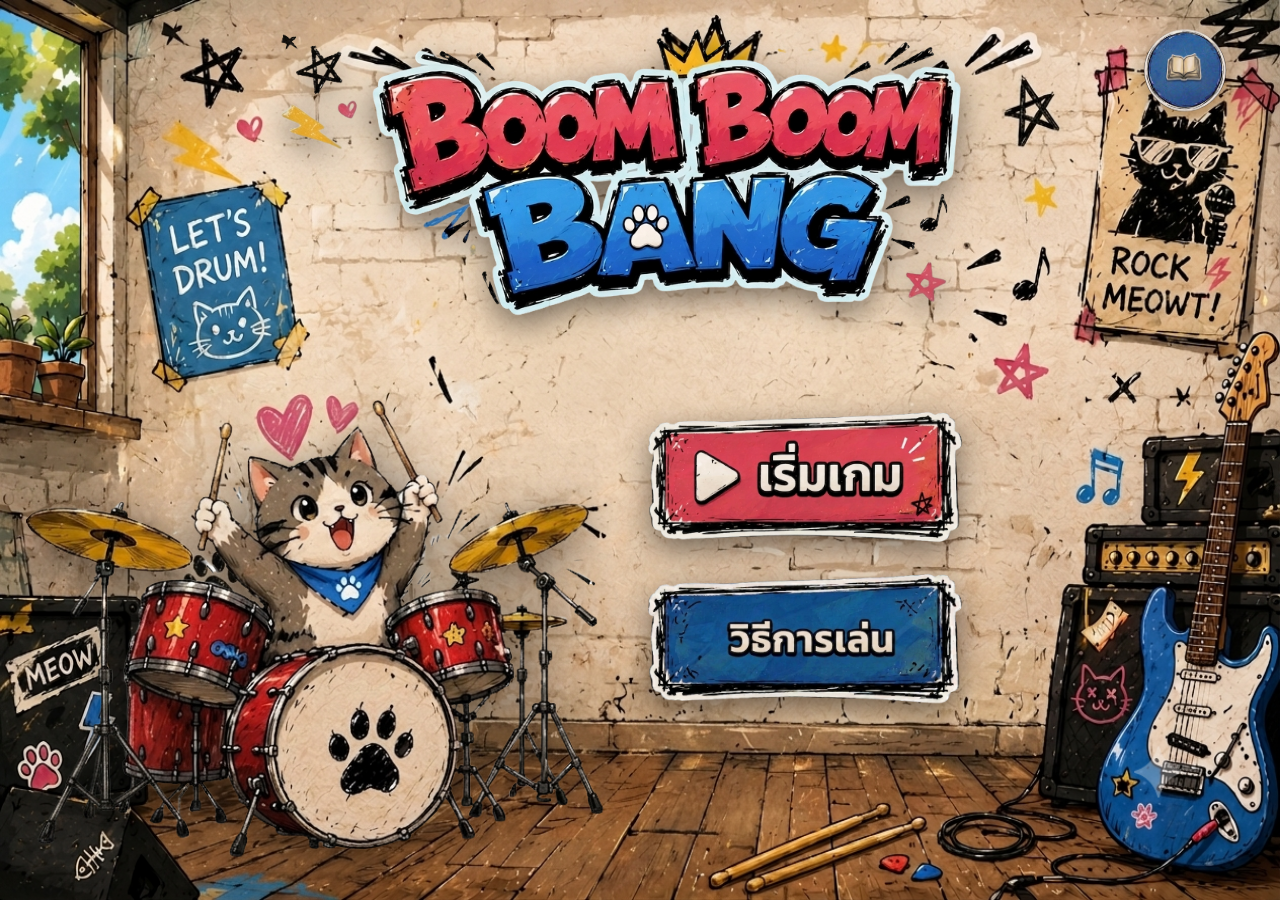
==== index.html @ f3087516 "Lower background music volume" ====
<!DOCTYPE html>
<html lang="en">

<head>
    <meta charset="UTF-8">
    <meta name="viewport" content="width=device-width, initial-scale=1.0, maximum-scale=1.0, user-scalable=no">
    <title>Boom Boom Bang - ปะทะศัพท์กับเหมียวกลอง</title>

    <script>
        // Redirect to mobile version if on a mobile device
        if ((typeof window.orientation !== "undefined") || (navigator.userAgent.indexOf('IEMobile') !== -1) || /Android|webOS|iPhone|iPad|iPod|BlackBerry|IEMobile|Opera Mini/i.test(navigator.userAgent)) {
            window.location.href = "mobile.html";
        }
    </script>
    <!-- ใช้ฟอนต์ Fredoka และ Itim เพื่อความน่ารัก เหมาะสำหรับเด็กประถม -->
    <link rel="preconnect" href="https://fonts.googleapis.com">
    <link rel="preconnect" href="https://fonts.gstatic.com" crossorigin>
    <link href="https://fonts.googleapis.com/css2?family=Fredoka:wght@400..700&family=Itim&family=Orbitron:wght@700&display=swap"
        rel="stylesheet">
    <link rel="stylesheet" href="style.css?v=12">
    <link rel="icon" href="data:,">

    <!-- MediaPipe Libraries สำหรับระบบตรวจจับและวาดโครงมือ -->
    <script src="https://cdn.jsdelivr.net/npm/@mediapipe/camera_utils/camera_utils.js" crossorigin="anonymous"></script>
    <script src="https://cdn.jsdelivr.net/npm/@mediapipe/drawing_utils/drawing_utils.js"
        crossorigin="anonymous"></script>
    <script src="https://cdn.jsdelivr.net/npm/@mediapipe/hands/hands.js" crossorigin="anonymous"></script>
</head>

<body>
    <!-- ================= กล้องเว็บแคมเต็มจอเป็นพื้นหลัง (AR Background) ================= -->
    <div id="camera-bg-container" class="camera-bg">
        <video id="webcam" autoplay playsinline muted></video>
        <canvas id="hand-canvas"></canvas>
    </div>

    <!-- ================= ตัวแอปและหน้าจอต่างๆ ลอยทับด้านบน ================= -->
    <div id="app">
        <!-- ================= หน้าที่ 1: หน้าเริ่มเกม (START SCREEN) ================= -->
        <div id="start-screen" class="screen active">
            <div class="home-bg">
                <div class="home-content" style="background-image: url('home/background.png');">
                    <button id="btn-hw" class="hw-corner-btn">
                        <img src="home/hw.png" alt="hw">
                    </button>
                    <img src="home/logo (1).png" class="home-logo" alt="Boom Boom Bang">
                    <img src="home/cat (1).png" class="home-cat" alt="Cat Drummer">
                        <div class="home-buttons-wrapper">
                            <div class="home-btn-img-wrapper">
                                <img src="home/start.png" class="home-btn-img" alt="เริ่มเกม">
                                <button id="btn-start" class="invisible-overlay-btn" aria-label="เริ่มเกม"></button>
                            </div>
                            <div class="home-btn-img-wrapper">
                                <img src="home/howtoplay (1) .png?v=2" class="home-btn-img" alt="วิธีเล่น">
                                <button id="btn-start-settings" class="invisible-overlay-btn" aria-label="ตั้งค่า"></button>
                            </div>
                        </div>
                </div>
            </div>
        </div>

        <!-- ================= หน้าที่ 2: หน้าเลือกหมวดหมู่ (CATEGORY SCREEN) ================= -->
        <div id="category-screen" class="screen hidden">
            <div class="category-bg-container">
                <img src="Category /watermark-removed  (1).png" class="category-bg-img" alt="Background">
                
                <!-- Choose A Category Sign -->
                <img src="Category /ca.png" class="category-title-img" alt="Choose A Category">
                
                <!-- Back Button -->
                <button id="btn-back-to-home" class="btn-category-back">
                    <img src="setup/back (1).png" alt="Back to Home">
                </button>

                <!-- Category Buttons Row -->
                <div class="category-buttons-row">
                    <button class="category-img-btn category-btn" data-category="occupation">
                        <img src="Category /occupations (1) (1).png" alt="Occupations">
                    </button>
                    <button class="category-img-btn category-btn" data-category="animal">
                        <img src="Category /animals (1) (1).png" alt="Animals">
                    </button>
                    <button class="category-img-btn category-btn" data-category="fruit">
                        <img src="Category /fruit (1) (1).png" alt="Fruits">
                    </button>
                    <button class="category-img-btn category-btn" data-category="object">
                        <img src="Category /object (1) (1).png" alt="Objects">
                    </button>
                </div>
            </div>
        </div>

        <!-- ================= หน้าที่ 3: หน้านับถอยหลัง (COUNTDOWN SCREEN) ================= -->
        <div id="countdown-screen" class="screen hidden">
            <div id="countdown-number" class="countdown-text">3</div>
        </div>

        <!-- ================= Game Screen ================= -->
        <div id="game-screen" class="screen hidden">
            <!-- Vertical Divider -->
            <div class="game-vertical-divider">
                <div class="divider-vs-badge">VS</div>
            </div>
            <!-- Top Bar: Player Labels and Rainbow HP Bar -->
            <div class="game-top-bar">
                <div class="player-pill" style="background: none; border: none; padding: 0; box-shadow: none; backdrop-filter: none; -webkit-backdrop-filter: none;">
                    <img src="end/player1.png" style="height: 10vh; max-height: 100px; filter: drop-shadow(0 2px 5px rgba(0,0,0,0.5)); margin-bottom: 5px;">
                </div>

                <!-- Rainbow HP Bar with White Background & Red Claw Marks (Vibe) -->
                <div class="rainbow-hp-container" style="background: rgba(255,255,255,0.9); border-radius: 30px; box-shadow: 0 0 20px rgba(255,0,0,0.3); border: 4px solid #fff;">
                    <div class="rainbow-hp-bar" style="background: repeating-linear-gradient(45deg, transparent, transparent 10px, rgba(255,0,0,0.1) 10px, rgba(255,0,0,0.1) 20px);">
                        <div id="p1-hp-portion" class="hp-portion p1-portion" style="width: 50%;"></div>
                        <div id="p2-hp-portion" class="hp-portion p2-portion" style="width: 50%;"></div>
                    </div>
                    <!-- P1 & P2 Cats on the bar -->
                    <img id="p1-progress-cat" src="blood/cat1.png" class="progress-cat p1-cat-icon" alt="P1 Cat" style="width: 80px; height: 80px; top: -20px;">
                    <img id="p2-progress-cat" src="blood/cat1.png" class="progress-cat p2-cat-icon" alt="P2 Cat" style="width: 80px; height: 80px; top: -20px;">
                </div>

                <div class="player-pill" style="background: none; border: none; padding: 0; box-shadow: none; backdrop-filter: none; -webkit-backdrop-filter: none;">
                    <img src="end/player2.png" style="height: 10vh; max-height: 100px; filter: drop-shadow(0 2px 5px rgba(0,0,0,0.5)); margin-bottom: 5px;">
                </div>
            </div>


            <!-- Bottom: Drums (no background) -->
            <div class="game-bottom-area">
                <!-- Player 1 (Left) -->
                <div class="player-bottom-box p1-box">
                    <div class="ice-wrapper no-bg">
                        <div id="p1-ice-block" class="bongo-drums-wrapper ice-block">
                            <img src="bongo_drums.png?v=2" class="bongo-drums-img" alt="Bongo Drums P1">
                        </div>
                        <div class="ice-cracks-overlay" id="p1-cracks" style="display: none;">
                            <svg viewBox="0 0 100 100"></svg>
                        </div>
                    </div>
                </div>

                <!-- Player 2 (Right) -->
                <div class="player-bottom-box p2-box">
                    <div class="ice-wrapper no-bg">
                        <div id="p2-ice-block" class="bongo-drums-wrapper ice-block">
                            <img src="bongo_drums.png?v=2" class="bongo-drums-img" alt="Bongo Drums P2">
                        </div>
                        <div class="ice-cracks-overlay" id="p2-cracks" style="display: none;">
                            <svg viewBox="0 0 100 100"></svg>
                        </div>
                    </div>
                </div>
            </div>
        </div>

        <!-- ================= Level Transition Screen ================= -->
        <div id="level-transition-screen" class="screen hidden">
            <div class="level-transition-content">
                <img id="level-transition-img" src="" alt="Level Transition">
            </div>
        </div>

        <!-- ================= หน้าที่ 4: หน้าตอบคำถาม (QUESTION SCREEN) ================= -->
        <div id="question-screen" class="screen hidden">

            <!-- คอนเทนเนอร์สำหรับผู้เล่น 1 (ซีกซ้าย) -->
            <div class="game-half p1-q-half" id="p1-question-container">
                <!-- ไดนามิกสร้างใน JS -->
            </div>

            <div id="question-divider"></div>

            <!-- คอนเทนเนอร์สำหรับผู้เล่น 2 (ซีกขวา) -->
            <div class="game-half p2-q-half" id="p2-question-container">
                <!-- ไดนามิกสร้างใน JS -->
            </div>
        </div>

        <!-- ================= หน้าที่ 5: หน้าสรุปคะแนน (SCORE SCREEN) ================= -->
        <div id="score-screen" class="screen hidden">
            <div style="display: flex; flex-direction: column; align-items: center; justify-content: center; width: 100vw; height: 100vh; background: #000;">
                
                <div style="position: relative; width: 100vw; height: 100vh; container-type: inline-size;">
                    <!-- Background Room -->
                    <img src="score/sc.png" alt="Score Background" style="width: 100%; height: 100%; display: block; object-fit: fill;">
                    
                    <!-- Header / Title -->
                    <img src="score/final (1).png" alt="Score Header" style="position: absolute; top: 6%; left: 50%; transform: translateX(-50%); width: 45%; z-index: 2; filter: drop-shadow(0 1vw 1vw rgba(0,0,0,0.5));">
                    
                    <!-- Player 1 Score -->
                    <div id="p1-overall-score-display" style="position: absolute; top: 55.5%; left: 37.5%; transform: translate(-50%, -50%); font-family: 'Orbitron', sans-serif; font-size: 8cqw; color: #ffb3e6; text-shadow: 0 0 2cqw #ff00a0, 2px 2px 0 #000; font-weight: bold; width: 21%; text-align: center; white-space: nowrap; letter-spacing: 0.1cqw;">0</div>
                    
                    <!-- Player 2 Score -->
                    <div id="p2-overall-score-display" style="position: absolute; top: 55.5%; left: 79.5%; transform: translate(-50%, -50%); font-family: 'Orbitron', sans-serif; font-size: 8cqw; color: #a6f5ff; text-shadow: 0 0 2cqw #00e5ff, 2px 2px 0 #000; font-weight: bold; width: 21%; text-align: center; white-space: nowrap; letter-spacing: 0.1cqw;">0</div>
                    
                    <!-- Optional Result Text (Hidden by user request) -->
                    <div id="round-result-detail" style="display: none;">
                        <!-- JS fills this -->
                    </div>
                    
                    <!-- Continue Button -->
                    <img src="score/continue.png" id="btn-score-next" alt="Continue" style="position: absolute; bottom: 8%; left: 50%; transform: translateX(-50%); width: 28%; cursor: pointer; transition: transform 0.2s; filter: drop-shadow(0 0.5vw 1vw rgba(0,0,0,0.5));" onmouseover="this.style.transform='translateX(-50%) scale(1.05)'" onmouseout="this.style.transform='translateX(-50%) scale(1)'">
                    
                    <div style="position: absolute; bottom: 2%; left: 50%; transform: translateX(-50%); color: rgba(255,255,255,0.7); font-family: 'Itim', cursive; font-size: 1.5cqw; white-space: nowrap;">
                        หรือรอ <span id="score-timer-count">3</span> วินาทีเพื่อไปต่อ
                    </div>
                </div>
                
            </div>
        </div>

        <div id="final-screen" class="screen hidden" style="background: transparent; display: flex; flex-direction: column; align-items: center; justify-content: center; height: 100vh; position: relative; z-index: 50;">
            <style>
                @keyframes anim-win-1 { 0%, 49.9% { opacity: 1; } 50%, 100% { opacity: 0; } }
                @keyframes anim-win-2 { 0%, 49.9% { opacity: 0; } 50%, 100% { opacity: 1; } }
                @keyframes anim-cry-1 { 0%, 33.3% { opacity: 1; } 33.4%, 100% { opacity: 0; } }
                @keyframes anim-cry-2 { 0%, 33.3% { opacity: 0; } 33.4%, 66.6% { opacity: 1; } 66.7%, 100% { opacity: 0; } }
                @keyframes anim-cry-3 { 0%, 66.6% { opacity: 0; } 66.7%, 100% { opacity: 1; } }
                .anim-frame { position: absolute; top: 0; left: 0; width: 100%; height: 100%; object-fit: contain; }
                .anim-win .frame1 { animation: anim-win-1 0.4s infinite; }
                .anim-win .frame2 { animation: anim-win-2 0.4s infinite; }
                .anim-cry .frame1 { animation: anim-cry-1 0.6s infinite; }
                .anim-cry .frame2 { animation: anim-cry-2 0.6s infinite; }
                .anim-cry .frame3 { animation: anim-cry-3 0.6s infinite; }
            </style>
            
            <!-- Center Divider (Same as game screen) -->
            <div style="position: absolute; top: 0; left: 50%; transform: translateX(-50%); width: 8px; height: 100%; background-color: rgba(255, 255, 255, 0.6); box-shadow: 0 0 10px rgba(255, 255, 255, 0.8); z-index: 1; pointer-events: none;"></div>

            <div style="display: flex; width: 100%; max-width: 1400px; height: 100%;">
                <!-- P1 Side -->
                <div style="flex: 1; display: flex; flex-direction: column; align-items: center; justify-content: center; position: relative; transform: translateX(-4vw);">
                    <img src="end/player1.png" style="width: 22vw; max-width: 300px; margin-bottom: 20px; filter: drop-shadow(0 5px 10px rgba(0,0,0,0.4)); z-index: 2;">
                    
                    <div id="p1-final-anim" style="position: relative; width: 48vw; height: 48vw; max-width: 700px; max-height: 700px; z-index: 2;">
                        <!-- JS fills this -->
                    </div>
                    
                    <img id="p1-final-badge" src="" style="width: 25vw; max-width: 350px; margin-top: 20px; filter: drop-shadow(0 5px 10px rgba(0,0,0,0.4)); z-index: 2;">
                </div>
                
                <!-- Buttons Exact Center -->
                <div id="final-buttons-container" style="position: absolute; top: 50%; left: 50%; transform: translate(-50%, -50%); display: flex; flex-direction: column; gap: 30px; align-items: center; z-index: 10; background: rgba(255, 255, 255, 0.6); padding: 30px 40px; border-radius: 30px; box-shadow: 0 10px 30px rgba(0,0,0,0.3); backdrop-filter: blur(10px);">
                    <button class="hover-target" data-hover-key="final-newgame" id="btn-play-same-category" style="background: none; border: none; padding: 0; position: relative; cursor: pointer; transition: transform 0.2s;" onmouseover="this.style.transform='scale(1.1)'" onmouseout="this.style.transform='scale(1)'">
                        <img src="end/newgame-jukebox-bg-removed.png" style="width: 18vw; max-width: 250px; filter: drop-shadow(0 5px 10px rgba(0,0,0,0.5)); pointer-events: none;">
                        <div class="progress-fill" style="background: rgba(46, 204, 113, 0.5); position: absolute; bottom: 0; left: 0; height: 100%; width: 0%; border-radius: 20px; pointer-events: none;"></div>
                    </button>
                    <button class="hover-target" data-hover-key="final-home" id="btn-back-home" style="background: none; border: none; padding: 0; position: relative; cursor: pointer; transition: transform 0.2s;" onmouseover="this.style.transform='scale(1.1)'" onmouseout="this.style.transform='scale(1)'">
                        <img src="end/home-removed.PNG" style="width: 15vw; max-width: 200px; filter: drop-shadow(0 5px 10px rgba(0,0,0,0.5)); pointer-events: none;">
                        <div class="progress-fill" style="background: rgba(46, 204, 113, 0.5); position: absolute; bottom: 0; left: 0; height: 100%; width: 0%; border-radius: 20px; pointer-events: none;"></div>
                    </button>
                </div>
                
                <!-- P2 Side -->
                <div style="flex: 1; display: flex; flex-direction: column; align-items: center; justify-content: center; position: relative; transform: translateX(4vw);">
                    <img src="end/player2.png" style="width: 22vw; max-width: 300px; margin-bottom: 20px; filter: drop-shadow(0 5px 10px rgba(0,0,0,0.4)); z-index: 2;">
                    
                    <div id="p2-final-anim" style="position: relative; width: 48vw; height: 48vw; max-width: 700px; max-height: 700px; z-index: 2;">
                        <!-- JS fills this -->
                    </div>
                    
                    <img id="p2-final-badge" src="" style="width: 25vw; max-width: 350px; margin-top: 20px; filter: drop-shadow(0 5px 10px rgba(0,0,0,0.4)); z-index: 2;">
                </div>
            </div>
        </div>

        <!-- Error Message Box -->
        <div id="error-message" class="error-card hidden">
            <span class="error-emoji">⚠️</span>
            <div class="error-text-container">
                <p id="error-text" class="error-text">Please allow camera access and wait for the model to load</p>
            </div>
        </div>

        <!-- ================= Hand Pointer ================= -->
        <div id="p1-pointer" class="hand-pointer p1-pointer hidden">🔴 P1</div>
        <div id="p2-pointer" class="hand-pointer p2-pointer hidden">🔵 P2</div>
    </div>

    <!-- ================= หน้าที่ 6: หน้าตั้งค่า (SETTINGS SCREEN) ================= -->
    <div id="settings-screen" class="screen hidden">
        <!-- Page 1 -->
        <div id="settings-page-1" class="settings-bg-container" style="display: flex;">
            <img src="setup/1 .png" class="settings-bg-img" alt="How to play page 1">
            <button id="btn-back-from-settings" class="btn-settings-back">
                <img src="setup/back (1).png" alt="Back to Home">
            </button>
            <button id="btn-settings-next" class="btn-settings-nav next">
                <img src="setup/next.png" alt="Next Page">
            </button>
        </div>

        <!-- Page 2 -->
        <div id="settings-page-2" class="settings-bg-container" style="display: none;">
            <img src="setup/2.png" class="settings-bg-img" alt="How to play page 2">
            <button id="btn-back-from-settings-2" class="btn-settings-back">
                <img src="setup/back (1).png" alt="Back to Home">
            </button>
            <button id="btn-settings-prev" class="btn-settings-nav prev">
                <img src="setup/backButton.png" alt="Previous Page">
            </button>
        </div>
    </div>

    <!-- ================= หน้าที่ 7: หน้าเครดิต (CREDITS SCREEN) ================= -->
    <div id="credits-screen" class="screen hidden">
        <div class="credits-bg-container">
            <img src="credits/credits.png" alt="Credits" class="credits-bg-img">
            <button id="btn-back-from-credits" class="btn-credits-back">
                <img src="setup/back (1).png" alt="Back to Home">
            </button>
        </div>
    </div>

    <script src="script.js?v=8"></script>
</body>

</html>
---- style.css ----
/* ==========================================
   ระบบดีไซน์ ทุบน้ำแข็งตอบคำถาม (AR Fullscreen Overlay UI)
   ========================================== */

:root {
    --primary-green: #2ecc71;
    --primary-green-hover: #27ae60;
    --red-p1: #e74c3c;
    --blue-p2: #3498db;
    --bg-glass-light: rgba(255, 255, 255, 0.85);
    --bg-glass-dark: rgba(0, 0, 0, 0.65);
    --text-dark: #2c3e50;
    --font-family: 'Fredoka', 'Itim', sans-serif;
    --box-shadow-soft: 0 10px 30px rgba(0, 0, 0, 0.15);
    --box-shadow-glow-red: 0 0 25px rgba(231, 76, 60, 0.6);
    --box-shadow-glow-blue: 0 0 25px rgba(52, 152, 219, 0.6);
}

* {
    box-sizing: border-box;
    margin: 0;
    padding: 0;
    user-select: none;
    -webkit-user-select: none;
}

html,
body {
    overflow: hidden;
    height: 100%;
    width: 100%;
}

body {
    font-family: var(--font-family);
    color: var(--text-dark);
    background-color: #000;
}

/* ==========================================
   ระบบกล้องพื้นหลัง (AR Fullscreen Video & Canvas)
   ========================================== */
.camera-bg {
    position: fixed;
    top: 0;
    left: 0;
    width: 100vw;
    height: 100vh;
    z-index: 1;
    overflow: hidden;
    background-color: #263238;
    display: none;
    /* ซ่อนเริ่มต้นจนกว่าจะเข้าหน้าเกมหรือหน้าคำถาม */
}

.camera-bg video {
    width: 100vw;
    height: 100vh;
    object-fit: cover;
    transform: scaleX(-1);
    /* สลับเป็นกระจกเงา */
    display: block;
}

.camera-bg canvas {
    position: absolute;
    top: 0;
    left: 0;
    width: 100vw;
    height: 100vh;
    object-fit: cover;
    transform: scaleX(-1);
    /* ตรงกับพิกัดกล้อง */
    pointer-events: none;
    z-index: 2;
}

.camera-placeholder {
    position: absolute;
    top: 50%;
    left: 50%;
    transform: translate(-50%, -50%);
    color: white;
    font-size: 2rem;
    font-weight: bold;
    text-shadow: 0 4px 10px rgba(0, 0, 0, 0.5);
    z-index: 3;
}

/* ==========================================
   โครงสร้างหน้าจอหลักลอยทับกล้อง
   ========================================== */
#app {
    position: relative;
    width: 100%;
    height: 100%;
    z-index: 10;
    pointer-events: none;
    /* เพื่อไม่ให้ขวางการจับคลิกหากจำเป็น */
}

.screen {
    position: absolute;
    top: 0;
    left: 0;
    width: 100%;
    height: 100%;
    opacity: 0;
    pointer-events: none;
    transition: opacity 0.4s ease-in-out, transform 0.4s cubic-bezier(0.175, 0.885, 0.32, 1.275);
    transform: scale(0.97);
    display: flex;
    justify-content: center;
    align-items: center;
}

.screen.active {
    opacity: 1;
    pointer-events: auto;
    transform: scale(1);
}

.screen.hidden,
.hidden {
    display: none !important;
}

/* ==========================================
   1. หน้าเริ่มเกม (START SCREEN)
   ========================================== */
#start-screen {
    background-color: #174276;
    display: flex;
    justify-content: center;
    align-items: center;
    width: 100%;
    height: 100%;
    overflow: hidden;
}

.start-bg-wrapper {
    position: relative;
    width: 100vw;
    height: 100vh;
    background: url('start_bg.jpg') no-repeat center center;
    background-size: 100% 100%;
}

/* ========================================================
   หน้าแรกรูปแบบใหม่ (LAYERED ASSETS & DETAILED LAYOUT)
   ======================================================== */

/* คอนเทนเนอร์จัดสัดส่วน UI กึ่งกลางแบบคงที่ (16:10 Ratio Container) */
.start-content-container {
    position: absolute;
    left: 50%;
    top: 50%;
    transform: translate(-50%, -50%);
    width: 100vw;
    height: 62.5vw;
    /* 16:10 aspect ratio */
    max-width: 160vh;
    /* width = height * 1.6 */
    max-height: 100vh;
    pointer-events: none;
    z-index: 5;
    overflow: visible;
}

.start-content-container>* {
    pointer-events: auto;
    /* อนุญาตให้คลิกลูกๆ ได้ตามปกติ */
}

/* โลโก้ชื่อเกม Boom Boom Bang */
.start-logo {
    position: absolute;
    left: 50%;
    top: 18.8%;
    transform: translate(-50%, -50%);
    width: 54%;
    z-index: 10;
    filter: drop-shadow(0 12px 24px rgba(0, 0, 0, 0.3));
    animation: logoBounce 2.5s ease-in-out infinite alternate;
}

@keyframes logoBounce {
    0% {
        transform: translate(-50%, -50%) scale(1) rotate(0deg);
    }

    100% {
        transform: translate(-50%, -50%) scale(1.04) rotate(1deg);
    }
}

/* แมวฝั่งซ้าย (Red Cat Drummer) */
.cat-red-drummer {
    position: absolute;
    left: 18%;
    top: 60%;
    transform: translate(-50%, -50%);
    width: 31.2%;
    z-index: 8;
    filter: drop-shadow(0 15px 25px rgba(0, 0, 0, 0.25));
    transform-origin: bottom center;
    animation: catRedSway 3s ease-in-out infinite alternate;
}

@keyframes catRedSway {
    0% {
        transform: translate(-50%, -50%) rotate(-1deg) scale(1);
    }

    100% {
        transform: translate(-50%, -50%) rotate(2deg) scale(1.03) translateY(-6px);
    }
}

/* แมวฝั่งขวา (Blue Cat Drummer) */
.cat-blue-drummer {
    position: absolute;
    left: 82%;
    top: 60%;
    transform: translate(-50%, -50%);
    width: 31.2%;
    z-index: 8;
    filter: drop-shadow(0 15px 25px rgba(0, 0, 0, 0.25));
    transform-origin: bottom center;
    animation: catBlueSway 3s ease-in-out infinite alternate-reverse;
}

@keyframes catBlueSway {
    0% {
        transform: translate(-50%, -50%) rotate(1deg) scale(1);
    }

    100% {
        transform: translate(-50%, -50%) rotate(-2deg) scale(1.03) translateY(-6px);
    }
}

/* คอนเทนเนอร์และรูปกระดานวิธีเล่น */
.instructions-board-container {
    position: absolute;
    left: 50%;
    top: 58%;
    transform: translate(-50%, -50%);
    width: 36.6%;
    z-index: 6;
    filter: drop-shadow(0 15px 30px rgba(0, 0, 0, 0.3));
    overflow: visible;
}

.instructions-board-img {
    width: 100%;
    height: auto;
    display: block;
}

/* ปุ่มล่องหนทับส่วนหัวกล่อง "วิธีเล่น" สีม่วง เพื่อดักจับการคลิก */
.btn-how-to-img-trigger {
    position: absolute;
    left: 50%;
    top: 0%;
    width: 60%;
    height: 22%;
    transform: translate(-50%, -50%);
    background: transparent;
    border: none;
    cursor: pointer;
    z-index: 10;
    outline: none;
    border-radius: 20px;
    transition: transform 0.2s ease;
}

.btn-how-to-img-trigger:hover {
    transform: translate(-50%, -50%) scale(1.08);
}

.btn-how-to-img-trigger:active {
    transform: translate(-50%, -50%) scale(0.95);
}

/* คอนเทนเนอร์ปุ่ม START! ที่ดึงจากรูปภาพ */
.btn-start-img-wrapper {
    position: absolute;
    left: 50%;
    top: 83.5%;
    transform: translate(-50%, -50%);
    width: 24.2%;
    z-index: 10;
    transition: transform 0.15s cubic-bezier(0.175, 0.885, 0.32, 1.275);
    animation: startImgPulse 1.8s infinite alternate;
}

.btn-start-img {
    width: 100%;
    height: auto;
    display: block;
    filter: drop-shadow(0 8px 16px rgba(255, 152, 0, 0.45));
}

/* ปุ่มล่องหนทับหน้าตัวรูปภาพ START เพื่อรับการคลิก (ป้องกัน JS เขียนทับรูปภาพ) */
.btn-start-img-trigger {
    position: absolute;
    top: 0;
    left: 0;
    width: 100%;
    height: 100%;
    background: transparent;
    border: none;
    cursor: pointer;
    outline: none;
    z-index: 11;
}

.btn-start-img-wrapper:hover {
    transform: translate(-50%, -50%) scale(1.06);
}

.btn-start-img-wrapper:active {
    transform: translate(-50%, -50%) scale(0.96);
}

@keyframes startImgPulse {
    0% {
        transform: translate(-50%, -50%) scale(1);
    }

    100% {
        transform: translate(-50%, -50%) scale(1.04);
        filter: drop-shadow(0 12px 24px rgba(255, 152, 0, 0.65));
    }
}

/* คอนเทนเนอร์ปุ่มตั้งค่าสีเขียวด้านล่างสุด */
.btn-settings-img-container {
    position: absolute;
    left: 50%;
    top: 95.2%;
    transform: translate(-50%, -50%);
    width: 8.5%;
    background: transparent;
    border: none;
    padding: 0;
    cursor: pointer;
    z-index: 10;
    outline: none;
    transition: transform 0.15s ease;
}

.btn-settings-img {
    width: 100%;
    height: auto;
    display: block;
    filter: drop-shadow(0 6px 12px rgba(39, 174, 96, 0.35));
}

.btn-settings-img-container:hover {
    transform: translate(-50%, -50%) scale(1.1);
}

.btn-settings-img-container:active {
    transform: translate(-50%, -50%) scale(0.92);
}

/* สปอตไลท์จำลองแสงแบบเคลื่อนไหว */
.dynamic-beam {
    position: absolute;
    top: 0;
    width: 30vw;
    height: 100vh;
    background: linear-gradient(180deg, rgba(255, 255, 255, 0.16) 0%, rgba(255, 255, 255, 0) 80%);
    transform-origin: top center;
    pointer-events: none;
    z-index: 1;
}

.beam-left {
    left: 2%;
    transform: rotate(26deg);
    animation: spotlightSweepLeft 5s ease-in-out infinite alternate;
}

.beam-right {
    right: 2%;
    transform: rotate(-26deg);
    animation: spotlightSweepRight 5s ease-in-out infinite alternate;
}

@keyframes spotlightSweepLeft {
    0% {
        transform: rotate(20deg);
        opacity: 0.5;
    }

    100% {
        transform: rotate(32deg);
        opacity: 1;
    }
}

@keyframes spotlightSweepRight {
    0% {
        transform: rotate(-20deg);
        opacity: 0.5;
    }

    100% {
        transform: rotate(-32deg);
        opacity: 1;
    }
}

/* วงแหวนเรืองแสงกะพริบรอบปุ่มเริ่มเล่น! */
.btn-start-pulse-glow {
    position: absolute;
    left: 50.4%;
    top: 83.8%;
    width: 27.5%;
    height: 11.2%;
    transform: translate(-50%, -50%);
    border: 3px solid #ffeb3b;
    border-radius: 40px;
    pointer-events: none;
    box-shadow: 0 0 15px #ffeb3b, inset 0 0 10px #ffeb3b;
    animation: ringPulse 1.4s ease-in-out infinite alternate;
    z-index: 4;
}

@keyframes ringPulse {
    0% {
        transform: translate(-50%, -50%) scale(0.98);
        opacity: 0.4;
        box-shadow: 0 0 8px rgba(255, 235, 59, 0.5);
    }

    100% {
        transform: translate(-50%, -50%) scale(1.04);
        opacity: 1;
        box-shadow: 0 0 20px rgba(255, 235, 59, 0.9), inset 0 0 12px rgba(255, 235, 59, 0.9);
    }
}

/* เอฟเฟกต์ตัวโน้ตการ์ตูนลอยฟุ้ง */
.start-floating-items {
    position: absolute;
    width: 100vw;
    height: 100vh;
    top: 0;
    left: 0;
    pointer-events: none;
    z-index: 4;
    overflow: hidden;
}

.float-item {
    position: absolute;
    font-size: 2.2rem;
    animation: startFloatUp 4.2s linear infinite;
    opacity: 0;
    text-shadow: 0 4px 6px rgba(0, 0, 0, 0.4);
    pointer-events: none;
}

.item-note1 {
    left: 16%;
    bottom: 8%;
    animation-delay: 0s;
    font-size: 2.3rem;
}

.item-note2 {
    right: 16%;
    bottom: 10%;
    animation-delay: 1.5s;
    font-size: 2.5rem;
}

.item-star1 {
    left: 10%;
    bottom: 15%;
    animation-delay: 2.6s;
    font-size: 1.8rem;
    color: #f1c40f;
}

.item-star2 {
    right: 10%;
    bottom: 6%;
    animation-delay: 0.8s;
    font-size: 2rem;
    color: #f1c40f;
}

.item-note3 {
    left: 24%;
    bottom: 12%;
    animation-delay: 3.2s;
    font-size: 2rem;
    color: #e74c3c;
}

.item-star3 {
    right: 24%;
    bottom: 14%;
    animation-delay: 2.1s;
    font-size: 1.9rem;
    color: #3498db;
}

@keyframes startFloatUp {
    0% {
        transform: translateY(105vh) rotate(0deg) scale(0.7);
        opacity: 0;
    }

    12% {
        opacity: 0.85;
    }

    85% {
        opacity: 0.85;
    }

    100% {
        transform: translateY(-10vh) rotate(360deg) scale(1.15);
        opacity: 0;
    }
}

.settings-panel {
    display: flex;
    gap: 30px;
    width: 100%;
    justify-content: center;
    background: rgba(255, 255, 255, 0.15);
    padding: 15px;
    border-radius: 20px;
    border: 2px solid rgba(255, 255, 255, 0.2);
    color: #ffffff;
    text-shadow: 0 1px 2px rgba(0, 0, 0, 0.2);
}

.control-group {
    display: flex;
    align-items: center;
    gap: 10px;
    font-size: 1.1rem;
    font-weight: bold;
}

.camera-select {
    font-family: var(--font-family);
    font-size: 1.05rem;
    padding: 6px 12px;
    border-radius: 10px;
    border: 2px solid #ccc;
    outline: none;
}

/* Toggle switch */
.toggle-switch {
    position: relative;
    display: inline-block;
    width: 50px;
    height: 26px;
}

.toggle-switch input {
    opacity: 0;
    width: 0;
    height: 0;
}

.toggle-slider {
    position: absolute;
    cursor: pointer;
    top: 0;
    left: 0;
    right: 0;
    bottom: 0;
    background-color: #ccc;
    border-radius: 34px;
    transition: .3s;
}

.toggle-slider:before {
    position: absolute;
    content: "";
    height: 20px;
    width: 20px;
    left: 3px;
    bottom: 3px;
    background-color: white;
    border-radius: 50%;
    transition: .3s;
}

input:checked+.toggle-slider {
    background-color: var(--primary-green);
}

input:checked+.toggle-slider:before {
}

/* Scoreboard */
.scoreboard-container {
    display: flex;
    gap: 40px;
}

.scoreboard-item {
    font-size: 1.6rem;
    font-weight: bold;
    padding: 8px 22px;
    border-radius: 15px;
    display: flex;
    align-items: center;
    gap: 10px;
    box-shadow: 0 4px 10px rgba(0, 0, 0, 0.05);
}

.p1-score-total {
    background: #ffebee;
    border: 3px solid #ffcdd2;
    color: var(--red-p1);
}

.p2-score-total {
    background: #e3f2fd;
    border: 3px solid #bbdefb;
    color: var(--blue-p2);
}

.dot {
    width: 14px;
    height: 14px;
    border-radius: 50%;
    display: inline-block;
}

.red-dot {
    background-color: var(--red-p1);
}

.blue-dot {
    background-color: var(--blue-p2);
}

/* ลบสไตล์ปุ่มเดิมที่ไม่ได้ใช้ */

.error-card {
    background: #ffebee;
    border: 2px dashed #f44336;
    border-radius: 12px;
    padding: 12px 20px;
    display: flex;
    align-items: center;
    gap: 10px;
    margin-top: 10px;
}

.error-text {
    font-size: 1.1rem;
    color: #c62828;
    font-weight: bold;
}

/* ==========================================
   หน้าเลือกหมวดหมู่ (CATEGORY SCREEN)
   ========================================== */
#category-screen {
    background: transparent;
}

.category-bg-container {
    position: relative;
    width: 100vw;
    height: 100vh;
    overflow: hidden;
}

.category-bg-img {
    width: 100%;
    height: 100%;
    object-fit: cover;
    position: absolute;
    top: 0;
    left: 0;
    z-index: 1;
}

.btn-category-back {
    position: absolute;
    bottom: 5%;
    left: 50%;
    transform: translateX(-50%);
    background: transparent;
    border: none;
    padding: 0;
    cursor: pointer;
    transition: transform 0.2s cubic-bezier(0.175, 0.885, 0.32, 1.275);
    width: 10vw;
    max-width: 150px;
    min-width: 100px;
    z-index: 20;
}

.btn-category-back img {
    width: 100%;
    height: auto;
    display: block;
    filter: drop-shadow(0 5px 10px rgba(0,0,0,0.3));
}

.btn-category-back:hover {
    transform: translateX(-50%) scale(1.1);
}

.btn-category-back:active {
    transform: translateX(-50%) scale(0.95);
}

.category-buttons-row {
    position: absolute;
    bottom: 30%;
    left: 50%;
    transform: translateX(-50%);
    display: flex;
    z-index: 10;
    width: 80vw;
    max-width: 1200px;
    justify-content: center;
    align-items: center;
}

.category-img-btn {
    background: transparent;
    border: none;
    padding: 0;
    margin: 0 -2.5vw;
    cursor: pointer;
    transition: transform 0.2s cubic-bezier(0.175, 0.885, 0.32, 1.275);
    flex: 1;
}

.category-img-btn img {
    width: 100%;
    height: auto;
    display: block;
    filter: drop-shadow(0 15px 25px rgba(0,0,0,0.5));
}

.category-title-img {
    position: absolute;
    top: 2%;
    left: 0%;
    width: 40vw;
    max-width: 700px;
    z-index: 5;
    filter: drop-shadow(0 10px 15px rgba(0,0,0,0.4));
    animation: floatingTitle 3s ease-in-out infinite;
}

@keyframes floatingTitle {
    0%, 100% { transform: translateY(0) rotate(-2deg); }
    50% { transform: translateY(-5px) rotate(-1deg); }
}

.category-img-btn:hover {
    transform: scale(1.05) translateY(-10px);
}

.category-img-btn:active {
    transform: scale(0.95);
}

/* ==========================================
   2. หน้านับถอยหลัง (COUNTDOWN SCREEN)
   ========================================== */
#countdown-screen {
    background-color: rgba(26, 26, 46, 0.85);
    backdrop-filter: blur(6px);
    color: white;
    z-index: 1000;
}

.countdown-text {
    font-size: 15rem;
    font-weight: bold;
    text-shadow: 0 0 40px rgba(255, 255, 255, 0.6);
    animation: popNumber 1s ease-in-out infinite;
}

/* ==========================================
   3. หน้าเล่นเกม (GAME SCREEN - AR overlay)
   ========================================== */
#game-screen {
    background: transparent;
    /* โปร่งใสเห็นกล้องเต็มจอ */
    display: flex;
    flex-direction: column;
    justify-content: space-between;
}

/* เส้นแบ่งกลางจอแนวตั้ง (Vertical Divider Line) */
.game-vertical-divider {
    position: absolute;
    left: 50%;
    top: 0;
    width: 4px;
    height: 100%;
    background: white;
    z-index: 10;
}

.divider-vs-badge {
    display: none;
}

/* Top Bar: Player Labels */
.game-top-bar {
    position: absolute;
    top: 24px;
    left: 0;
    width: 100%;
    display: flex;
    justify-content: space-between;
    align-items: center;
    padding: 0 40px;
    pointer-events: none;
    z-index: 100;
}

/* Clean HP Bar Container */
.rainbow-hp-container {
    position: relative;
    width: 50%;
    height: 60px;
    display: flex;
    align-items: center;
    justify-content: center;
}

.rainbow-hp-bar {
    position: relative;
    width: 100%;
    height: 40px;
    border-radius: 25px;
    display: flex;
    overflow: hidden;
    isolation: isolate;
    z-index: 1;
    box-shadow: 0 6px 20px rgba(0, 0, 0, 0.3),
        inset 0 3px 10px rgba(255, 255, 255, 0.4);
    border: 4px solid rgba(255, 255, 255, 1);
    background: rgba(200, 200, 200, 0.5);
}

.hp-portion {
    position: absolute;
    top: 0;
    bottom: 0;
    height: 100%;
    transition: width 0.08s ease-out; /* ลดเวลา transition เพื่อให้หลอดเลือดกระตุกไปมาเวลายื้อกัน */
}

.p1-portion {
    background: linear-gradient(90deg, #ff4757 0%, #ff3742 50%, #c0392b 100%);
    border-right: 3px solid white;
    /* Clear divider */
}

.p2-portion {
    background: linear-gradient(90deg, #0984e3 0%, #0652dd 50%, #1e3799 100%);
}

.player-pill {
    font-size: 1.8rem;
    font-weight: 800;
    padding: 14px 28px;
    border-radius: 30px;
    color: white;
    box-shadow: 0 8px 25px rgba(0, 0, 0, 0.25),
        inset 0 2px 10px rgba(255, 255, 255, 0.3);
    backdrop-filter: blur(10px);
    -webkit-backdrop-filter: blur(10px);
    border: 3px solid rgba(255, 255, 255, 0.5);
    text-shadow: 2px 2px 4px rgba(0, 0, 0, 0.25);
    animation: subtlePulse 2.5s ease-in-out infinite;
}

@keyframes subtlePulse {

    0%,
    100% {
        transform: scale(1);
    }

    50% {
        transform: scale(1.03);
    }
}

.p1-pill {
    background: linear-gradient(135deg, #ff6b6b 0%, #ee5a5a 50%, #d63031 100%);
    border-color: rgba(255, 200, 200, 0.7);
}

.p2-pill {
    background: linear-gradient(135deg, #74b9ff 0%, #0984e3 50%, #0062cc 100%);
    border-color: rgba(200, 230, 255, 0.7);
}

.test-skip-panel {
    position: absolute;
    top: 104px;
    left: 50%;
    transform: translateX(-50%);
    z-index: 120;
    display: flex;
    flex-direction: column;
    align-items: center;
    gap: 10px;
    padding: 12px 16px;
    border-radius: 22px;
    background: rgba(19, 28, 48, 0.58);
    border: 2px solid rgba(255, 255, 255, 0.38);
    box-shadow: 0 14px 30px rgba(0, 0, 0, 0.22);
    backdrop-filter: blur(10px);
    -webkit-backdrop-filter: blur(10px);
}

.test-skip-title {
    font-size: 1rem;
    font-weight: 800;
    color: #fff8cf;
    letter-spacing: 0.03em;
    text-shadow: 0 2px 8px rgba(0, 0, 0, 0.28);
}

.test-skip-actions {
    display: flex;
    gap: 10px;
}

.test-skip-hint {
    font-size: 0.85rem;
    font-weight: 700;
    color: rgba(255, 255, 255, 0.88);
    text-shadow: 0 1px 4px rgba(0, 0, 0, 0.24);
}

.btn-test-skip {
    pointer-events: auto;
    border: none;
    border-radius: 999px;
    padding: 12px 18px;
    font-family: "Fredoka", "Itim", sans-serif;
    font-size: 1rem;
    font-weight: 700;
    color: #ffffff;
    cursor: pointer;
    transition: transform 0.16s ease, box-shadow 0.16s ease, filter 0.16s ease;
    box-shadow: 0 10px 18px rgba(0, 0, 0, 0.24);
}

.btn-test-skip:hover {
    transform: translateY(-2px) scale(1.02);
    filter: brightness(1.05);
}

.btn-test-skip:active {
    transform: translateY(0) scale(0.98);
}

.btn-test-skip-p1 {
    background: linear-gradient(135deg, #ff7d93 0%, #ff4f7c 55%, #df2f62 100%);
}

.btn-test-skip-p2 {
    background: linear-gradient(135deg, #63c6ff 0%, #2a9dff 55%, #2163f6 100%);
}

.score-pill-center {
    font-size: 2rem;
    font-weight: bold;
    background: var(--bg-glass-light);
    border: 2px solid white;
    border-radius: 25px;
    padding: 10px 30px;
    display: flex;
    align-items: center;
    gap: 20px;
    box-shadow: var(--box-shadow-soft);
    backdrop-filter: blur(5px);
}

.score-p1 {
    color: var(--red-p1);
}

.score-p2 {
    color: var(--blue-p2);
}

.score-divider {
    font-size: 1.4rem;
    color: #7f8c8d;
    background: #e0e0e0;
    padding: 2px 8px;
    border-radius: 10px;
}

/* ด้านล่าง (ก้อนน้ำแข็งและ HP Bar) */
.game-bottom-area {
    position: absolute;
    bottom: 0px;
    left: 0;
    width: 100%;
    display: flex;
    justify-content: space-around;
    align-items: flex-end;
    padding: 0 40px;
    pointer-events: none;
    z-index: 100;
}

.player-bottom-box {
    display: flex;
    flex-direction: column;
    align-items: center;
    gap: 8px;
    pointer-events: auto;
    /* เปิดให้แอนิเมชันหรือคลิกได้ */
}

/* Ice Wrapper (Drums) */
.ice-wrapper {
    position: relative;
    width: 42vw;
    height: 58vh;
    display: flex;
    justify-content: center;
    align-items: center;
    margin-bottom: -30px;
    transform: translateY(0vh);
}

.ice-wrapper.no-bg {
    background: transparent !important;
    border: none !important;
    box-shadow: none !important;
}

.ice-block {
    font-size: 16rem;
    display: inline-block;
    transition: transform 0.1s ease;
    filter: drop-shadow(0 15px 15px rgba(0, 0, 0, 0.25));
}

.ice-block.shake {
    animation: shakeIce 0.25s ease-in-out;
}

.ice-block.vibrate-gentle {
    animation: vibrateGentle 0.15s ease-in-out infinite;
}

.ice-block.shatter {
    animation: shatterIce 1.2s ease-out forwards;
}

.shatter-emoji-particle {
    position: absolute;
    font-size: 3.5rem;
    pointer-events: none;
    z-index: 1005;
    transform: translate(-50%, -50%);
    filter: drop-shadow(0 4px 6px rgba(0, 0, 0, 0.15));
}

/* SVG รอยแตกร้าวทับก้อนน้ำแข็ง */
.ice-cracks-overlay {
    position: absolute;
    top: 5%;
    left: 5%;
    width: 90%;
    height: 90%;
    pointer-events: none;
    z-index: 10;
    display: none;
    /* ซ่อนเอฟเฟกต์วงกลมคลื่นเสียงสั่นสะเทือนตามที่ผู้ใช้ร้องขอ */
}

.ice-cracks-overlay svg {
    width: 100%;
    height: 100%;
}

.crack-line {
    opacity: 0;
    transition: opacity 0.15s ease-in-out, stroke-width 0.15s ease-in-out;
    filter: drop-shadow(0 0 8px rgba(255, 215, 0, 0.8));
}

.crack-line.visible {
    opacity: 1;
    animation: pulseWave 1.5s infinite ease-in-out;
}

@keyframes pulseWave {

    0%,
    100% {
        stroke-width: 3.5;
        stroke: rgba(255, 215, 0, 0.85);
    }

    50% {
        stroke-width: 5;
        stroke: rgba(255, 255, 255, 1);
    }
}

/* แถบ HP ของน้ำแข็งอยู่ใต้น้ำแข็ง */
.hp-outer-bar {
    width: 240px;
    height: 38px;
    background-color: rgba(255, 255, 255, 0.5);
    border: 4px solid white;
    border-radius: 20px;
    overflow: hidden;
    position: relative;
    box-shadow: var(--box-shadow-soft);
}

.hp-fill {
    height: 100%;
    width: 100%;
    transition: width 0.15s cubic-bezier(0.1, 0.8, 0.3, 1);
}

.p1-hp-fill {
    background: linear-gradient(to right, #ff1744, #ff5252);
    box-shadow: 0 0 10px rgba(255, 23, 68, 0.5);
}

.p2-hp-fill {
    background: linear-gradient(to right, #2979ff, #448aff);
    box-shadow: 0 0 10px rgba(41, 121, 255, 0.5);
}

.hp-text {
    position: absolute;
    left: 50%;
    top: 50%;
    transform: translate(-50%, -50%);
    font-size: 1.4rem;
    font-weight: bold;
    color: #2c3e50;
    text-shadow: 1px 1px 0px rgba(255, 255, 255, 0.8);
}

/* ป้ายแสดงการทุบ */
.smash-count-pill {
    font-size: 1.4rem;
    font-weight: bold;
    color: #37474f;
    background: var(--bg-glass-light);
    border: 2px solid white;
    padding: 6px 18px;
    border-radius: 12px;
    box-shadow: var(--box-shadow-soft);
}

/* ==========================================
   เอฟเฟกต์ระเบิดเมื่อทุบ 💥 (BOOM EFFECT)
   ========================================== */
.smash-boom-effect {
    position: absolute;
    font-size: 5rem;
    pointer-events: none;
    z-index: 1000;
    transform: translate(-50%, -50%) scale(0.5);
    animation: boomAnimation 0.6s cubic-bezier(0.175, 0.885, 0.32, 1.275) forwards;
}

/* ==========================================
   4. หน้าตอบคำถาม (QUESTION SCREEN)
   ========================================== */
#question-screen {
    background: transparent;
    /* ใสเพื่อให้กล้องผ่านหลัง */
    display: flex;
}

#question-divider {
    position: absolute;
    left: 50%;
    top: 0;
    width: 6px;
    height: 100%;
    background-color: white;
    z-index: 100;
    box-shadow: 0 0 10px rgba(0, 0, 0, 0.1);
}

.game-half {
    flex: 1;
    height: 100%;
    display: flex;
    flex-direction: column;
    justify-content: center;
    align-items: center;
    position: relative;
}

/* ผู้แพ้: รอก่อนนะ... (กระจกลอยทับเข้ม) */
.p1-q-half,
.p2-q-half {
    transition: background 0.3s ease;
}

.wait-container {
    width: 100%;
    height: 100%;
    background-color: var(--bg-glass-dark);
    backdrop-filter: blur(8px);
    -webkit-backdrop-filter: blur(8px);
    display: flex;
    flex-direction: column;
    justify-content: center;
    align-items: center;
    gap: 20px;
    color: #eceff1;
}

.wait-emoji {
    font-size: 7rem;
    animation: slowSwing 3s ease-in-out infinite;
}

.wait-text {
    font-size: 2.2rem;
    font-weight: bold;
    text-shadow: 0 2px 5px rgba(0, 0, 0, 0.3);
}

/* ผู้ชนะ: ส่วนแสดงคำถาม (กระจกลอยทับขาว) */
.winner-active-box {
    width: 100%;
    height: 100%;
    background: rgba(255, 255, 255, 0.9);
    backdrop-filter: blur(10px);
    -webkit-backdrop-filter: blur(10px);
    display: flex;
    flex-direction: column;
    justify-content: space-between;
    align-items: center;
    padding: 40px;
}

.question-header {
    width: 100%;
    display: flex;
    justify-content: space-between;
    align-items: center;
}

.q-player-label {
    font-size: 1.8rem;
    font-weight: bold;
    padding: 8px 24px;
    border-radius: 12px;
    color: white;
}

.timer-box {
    font-size: 1.8rem;
    font-weight: bold;
    background: #37474f;
    color: #ffd54f;
    padding: 6px 20px;
    border-radius: 12px;
    display: flex;
    align-items: center;
    gap: 8px;
    box-shadow: 0 4px 10px rgba(0, 0, 0, 0.15);
}

/* รูป bag.png ขนาดใหญ่ตรงกลาง */
.question-image-box {
    width: 100%;
    max-height: 240px;
    display: flex;
    justify-content: center;
    align-items: center;
    margin: 10px 0;
}

/* Level 2 Zoom container */
.level2-zoom-container {
    overflow: hidden;
    background-color: white;
    border-radius: 20px;
    border: 6px solid white;
    box-shadow: 0 10px 25px rgba(0, 0, 0, 0.15);
    max-height: 250px;
    min-height: 250px;
}

.level2-zoom-image {
    transition: transform 0.5s ease;
    max-width: 100%;
    max-height: 100%;
    object-fit: contain;
}

.option-btn .progress-bar {
    position: absolute;
    bottom: 0;
    left: 0;
    width: 100%;
    height: 10px;
    background-color: rgba(255, 255, 255, 0.2);
}

.option-btn .progress-fill {
    height: 100%;
    background-color: rgba(255, 255, 255, 0.8);
    width: 0%;
    transition: width 0.1s linear;
}

/* CORRECT AND WRONG CHOICE HIGHLIGHTS */
.option-btn.correct-choice .progress-fill,
.option-btn.wrong-choice .progress-fill,
.option-btn.correct-choice .progress-bar,
.option-btn.wrong-choice .progress-bar {
    display: none;
}

.option-btn.correct-choice {
    border: 6px solid #2ecc71;
    box-shadow: 0 0 20px #2ecc71;
    position: relative;
    z-index: 50;
    background-color: #eafaf1;
}
.option-btn.correct-choice::after {
    content: '✅';
    position: absolute;
    right: 15px;
    top: 0;
    bottom: 0;
    margin: auto;
    height: 40px;
    line-height: 40px;
    font-size: 2.5rem;
    filter: drop-shadow(0 2px 4px rgba(0,0,0,0.3));
    animation: popIn 0.3s cubic-bezier(0.175, 0.885, 0.32, 1.275);
}
.option-btn.wrong-choice {
    border: 6px solid #e74c3c;
    box-shadow: 0 0 20px #e74c3c;
    position: relative;
    z-index: 50;
    background-color: #fdedec;
}
.option-btn.wrong-choice::after {
    content: '❌';
    position: absolute;
    right: 15px;
    top: 0;
    bottom: 0;
    margin: auto;
    height: 40px;
    line-height: 40px;
    font-size: 2.5rem;
    filter: drop-shadow(0 2px 4px rgba(0,0,0,0.3));
    animation: popIn 0.3s cubic-bezier(0.175, 0.885, 0.32, 1.275);
}

@keyframes popIn {
    0% { transform: scale(0); }
    80% { transform: scale(1.2); }
    100% { transform: scale(1); }
}

.no-image-spacer {
    height: 50px;
}

.question-img {
    max-height: 230px;
    max-width: 80%;
    border-radius: 20px;
    border: 6px solid white;
    box-shadow: 0 10px 25px rgba(0, 0, 0, 0.15);
    background-color: white;
    object-fit: contain;
}

.question-text-content {
    font-size: 2.2rem;
    font-weight: 700;
    color: #1a237e;
    text-align: center;
    margin-bottom: 15px;
}

/* ปุ่มตัวเลือก */
.options-grid {
    display: flex;
    flex-direction: column;
    width: 100%;
    gap: 12px;
    justify-content: center;
    align-items: center;
}

.option-btn {
    font-family: var(--font-family);
    flex: none;
    width: 90%;
    max-width: 400px;
    position: relative;
    overflow: hidden;
    height: 55px;
    font-size: 1.5rem;
    font-weight: bold;
    border: none;
    border-radius: 20px;
    cursor: pointer;
    background-color: white;
    color: #2c3e50;
    box-shadow: 0 6px 15px rgba(0, 0, 0, 0.1);
    transition: all 0.2s cubic-bezier(0.175, 0.885, 0.32, 1.275);
    display: flex;
    justify-content: flex-start;
    align-items: center;
    padding: 0 20px;
}

.option-btn[data-option="A"] {
    border: 4px solid #2ecc71;
    color: #27ae60;
}

.option-btn[data-option="B"] {
    border: 4px solid #3498db;
    color: #2980b9;
}

.option-btn[data-option="C"] {
    border: 4px solid #e67e22;
    color: #d35400;
}

.option-btn:hover,
.option-btn.hovering {
    transform: scale(1.05);
    box-shadow: 0 10px 20px rgba(52, 152, 219, 0.5) !important;
    background-color: #3498db !important;
    color: white !important;
    border-color: #2980b9 !important;
}

.option-btn .btn-text {
    position: relative;
    z-index: 2;
    white-space: nowrap;
    overflow: hidden;
    text-overflow: ellipsis;
    font-size: clamp(1rem, 1.8vw, 1.5rem);
}

/* Progress bar สีเหลืองคั่งค้าง */
.progress-fill {
    position: absolute;
    left: 0;
    top: 0;
    height: 100%;
    width: 0%;
    background-color: rgba(241, 196, 15, 0.55);
    z-index: 1;
    transition: width 0.1s linear;
}

/* ผลการตอบกลับ (Feedback Overlay) */
.feedback-overlay {
    position: absolute;
    top: 5%;
    left: 50%;
    transform: translateX(-50%);
    width: auto;
    min-width: 300px;
    height: auto;
    padding: 20px 40px;
    border-radius: 30px;
    background-color: rgba(255, 255, 255, 0.95);
    box-shadow: 0 10px 30px rgba(0,0,0,0.4);
    pointer-events: none;
    display: flex;
    flex-direction: column;
    justify-content: center;
    align-items: center;
    gap: 20px;
    z-index: 200;
    animation: fadeIn 0.3s ease-out;
}

.feedback-emoji {
    font-size: 4rem;
    animation: bouncePop 0.5s cubic-bezier(0.175, 0.885, 0.32, 1.275);
}

.feedback-title {
    font-size: 2rem;
    font-weight: bold;
    text-align: center;
}

.feedback-correct {
    color: var(--primary-green);
}

.feedback-wrong {
    color: var(--red-p1);
}

.feedback-timeout {
    color: #e67e22;
}

/* ==========================================
   5. พอยน์เตอร์ตรวจจับนิ้วมือ (HAND POINTERS)
   ========================================== */
.hand-pointer {
    position: absolute;
    width: 46px;
    height: 46px;
    border-radius: 50%;
    pointer-events: none;
    z-index: 1000;
    display: flex;
    justify-content: center;
    align-items: center;
    font-size: 0.9rem;
    font-weight: bold;
    color: white;
    box-shadow: 0 0 15px rgba(255, 255, 255, 0.8);
    transform: translate(-23px, -23px);
    /* จัดกึ่งกลาง */
}

.p1-pointer {
    background-color: var(--red-p1);
    border: 3px solid white;
}

.p2-pointer {
    background-color: var(--blue-p2);
    border: 3px solid white;
}

/* ==========================================
   แอนิเมชันสำหรับกราฟิก (KEYFRAMES)
   ========================================== */

/* การลอยขึ้นลงเบาๆ ของหน้าแรก */
@keyframes floatCard {

    0%,
    100% {
        transform: translateY(0);
    }

    50% {
        transform: translateY(-8px);
    }
}

/* ทุบน้ำแข็งสั่นสะเทือน */
@keyframes shakeIce {

    0%,
    100% {
        transform: scale(1) rotate(0deg);
    }

    20%,
    60% {
        transform: scale(0.95) rotate(-5deg);
    }

    40%,
    80% {
        transform: scale(1.05) rotate(5deg);
    }
}

/* น้ำแข็งสลายแตกตัวออก (ระเบิด!) */
@keyframes shatterIce {
    0% {
        transform: scale(1) rotate(0deg);
        opacity: 1;
        filter: brightness(1) drop-shadow(0 0 0px red);
    }
    15% {
        transform: scale(2) rotate(15deg);
        opacity: 1;
        filter: brightness(2) drop-shadow(0 0 50px red);
    }
    30% {
        transform: scale(1.5) rotate(-15deg);
        opacity: 1;
        filter: brightness(1.5) drop-shadow(0 0 80px orange);
    }
    100% {
        transform: scale(0) rotate(45deg);
        opacity: 0;
        filter: brightness(0);
    }
}

/* ตัวเลขวินาทีนับถอยหลังป๊อป */
@keyframes popNumber {
    0% {
        transform: scale(0.5);
        opacity: 0;
    }

    50% {
        transform: scale(1.2);
        opacity: 1;
    }

    100% {
        transform: scale(1);
        opacity: 1;
    }
}

/* เอฟเฟกต์การทุบ 💥 */
@keyframes boomAnimation {
    0% {
        transform: translate(-50%, -50%) scale(0.5);
        opacity: 0;
    }

    20% {
        transform: translate(-50%, -50%) scale(1.5);
        opacity: 1;
    }

    100% {
        transform: translate(-50%, -50%) scale(1);
        opacity: 0;
    }
}

/* ค่อยๆ แสดงภาพผลลัพธ์ */
@keyframes fadeIn {
    from {
        opacity: 0;
    }

    to {
        opacity: 1;
    }
}

/* ป๊อปอัพอีโมจิกระเด้งเด่น */
@keyframes bouncePop {
    0% {
        transform: scale(0.3);
    }

    70% {
        transform: scale(1.2);
    }

    100% {
        transform: scale(1);
    }
}

/* เล่นช้ากวัดแกว่ง */
@keyframes slowSwing {

    0%,
    100% {
        transform: rotate(-8deg);
    }

    50% {
        transform: rotate(8deg);
    }
}

/* สั่นเบาๆ สำหรับ HP 20% */
@keyframes vibrateGentle {

    0%,
    100% {
        transform: translate(0, 0) rotate(0deg);
    }

    20% {
        transform: translate(-1.5px, 1.5px) rotate(-1deg);
    }

    40% {
        transform: translate(-1.5px, -1.5px) rotate(1deg);
    }

    60% {
        transform: translate(1.5px, 1.5px) rotate(-1deg);
    }

    80% {
        transform: translate(1.5px, -1.5px) rotate(1deg);
    }
}

/* ==========================================
   หน้าสรุปคะแนน (SCORE SCREEN)
   ========================================== */
#score-screen {
    background: radial-gradient(circle at center, rgba(44, 62, 80, 0.9) 0%, rgba(20, 30, 48, 0.95) 100%);
    backdrop-filter: blur(10px);
    -webkit-backdrop-filter: blur(10px);
    display: flex;
    justify-content: center;
    align-items: center;
}

.score-card {
    background: linear-gradient(135deg, rgba(255, 255, 255, 0.98), rgba(252, 252, 255, 0.95));
    border-radius: 32px;
    padding: 40px 45px;
    width: 90%;
    max-width: 680px;
    box-shadow:
        0 25px 60px rgba(0, 0, 0, 0.35),
        0 0 40px rgba(241, 196, 15, 0.1);
    border: 4px solid #fff;
    display: flex;
    flex-direction: column;
    align-items: center;
    gap: 30px;
    animation: zoomInPop 0.55s cubic-bezier(0.175, 0.885, 0.32, 1.275);
    text-align: center;
    color: var(--text-dark);
    position: relative;
    overflow: hidden;
}

.score-card::before {
    content: '';
    position: absolute;
    top: -50%;
    left: -50%;
    width: 200%;
    height: 200%;
    background: radial-gradient(circle, rgba(241, 196, 15, 0.08) 0%, transparent 50%);
    animation: rotateGradient 12s linear infinite;
}

@keyframes zoomInPop {
    from {
        transform: scale(0.8);
        opacity: 0;
    }

    to {
        transform: scale(1);
        opacity: 1;
    }
}

@keyframes rotateGradient {
    from {
        transform: rotate(0deg);
    }

    to {
        transform: rotate(360deg);
    }
}

.score-header {
    display: flex;
    flex-direction: column;
    align-items: center;
    gap: 10px;
}

.score-trophy {
    font-size: 5rem;
    animation: floatAnimation 2.5s ease-in-out infinite;
}

@keyframes floatAnimation {

    0%,
    100% {
        transform: translateY(0);
    }

    50% {
        transform: translateY(-12px);
    }
}

.score-title {
    font-family: var(--font-family);
    font-size: 2.8rem;
    font-weight: 800;
    background: linear-gradient(90deg, #2c3e50, #3498db);
    -webkit-background-clip: text;
    -webkit-text-fill-color: transparent;
    background-clip: text;
    text-shadow: none;
    letter-spacing: 0.5px;
}

.scores-container {
    display: flex;
    justify-content: space-around;
    align-items: center;
    width: 100%;
    margin: 10px 0;
    background: rgba(255, 255, 255, 0.7);
    border-radius: 20px;
    padding: 20px;
    border: 2px solid rgba(255, 255, 255, 0.8);
    box-shadow: inset 0 2px 5px rgba(0, 0, 0, 0.05);
}

.score-player-box {
    display: flex;
    flex-direction: column;
    align-items: center;
    gap: 14px;
    width: 44%;
    padding: 20px 15px;
    border-radius: 22px;
    background: rgba(255, 255, 255, 0.85);
    transition: all 0.25s cubic-bezier(0.175, 0.885, 0.32, 1.275);
    box-shadow: 0 6px 15px rgba(0, 0, 0, 0.08);
    border: 3px solid rgba(255, 255, 255, 0.8);
    position: relative;
    overflow: hidden;
}

.p1-score-box {
    background: linear-gradient(135deg, rgba(231, 76, 60, 0.1), rgba(255, 255, 255, 0.9));
    border-color: rgba(231, 76, 60, 0.2);
}

.p2-score-box {
    background: linear-gradient(135deg, rgba(52, 152, 219, 0.1), rgba(255, 255, 255, 0.9));
    border-color: rgba(52, 152, 219, 0.2);
}

.score-player-box:hover {
    transform: scale(1.05);
    box-shadow: 0 10px 25px rgba(0, 0, 0, 0.15);
}

.player-tag {
    font-family: var(--font-family);
    font-size: 1.3rem;
    font-weight: 700;
    padding: 8px 20px;
    border-radius: 25px;
    color: white;
    box-shadow: 0 4px 8px rgba(0, 0, 0, 0.12);
}

.p1-tag-large {
    background-color: var(--red-p1);
    border: 2px solid rgba(255, 255, 255, 0.4);
}

.p2-tag-large {
    background-color: var(--blue-p2);
    border: 2px solid rgba(255, 255, 255, 0.4);
}

.player-score-val {
    font-size: 5rem;
    font-weight: 800;
    font-family: 'Fredoka', 'Itim', sans-serif;
    line-height: 1;
    color: #2c3e50;
    text-shadow: 1px 1px 0px white, 2px 2px 0px rgba(0, 0, 0, 0.05);
}

.score-vs-divider {
    font-family: var(--font-family);
    font-size: 2rem;
    font-weight: 800;
    color: #95a5a6;
    font-style: italic;
    text-shadow: 1px 1px 0px white;
}

.round-result-card {
    width: 100%;
    background: linear-gradient(90deg, rgba(241, 196, 15, 0.1), #ffffff);
    border-left: 7px solid #f1c40f;
    border-radius: 16px;
    padding: 20px 28px;
    box-shadow: 0 6px 20px rgba(241, 196, 15, 0.15);
    text-align: left;
    border: 2px solid rgba(241, 196, 15, 0.18);
}

.round-result-badge {
    font-family: var(--font-family);
    font-size: 1rem;
    font-weight: bold;
    color: #95a5a6;
    margin-bottom: 5px;
    text-transform: uppercase;
    letter-spacing: 1px;
}

.round-result-detail {
    font-family: var(--font-family);
    font-size: 1.4rem;
    font-weight: bold;
    color: #2c3e50;
}

.score-footer {
    display: flex;
    flex-direction: column;
    align-items: center;
    gap: 15px;
    width: 100%;
}

.score-countdown-bar {
    font-family: var(--font-family);
    font-size: 1.35rem;
    color: #34495e;
    font-weight: 600;
    padding: 10px 25px;
    background: rgba(255, 255, 255, 0.6);
    border-radius: 12px;
    box-shadow: inset 0 2px 5px rgba(0, 0, 0, 0.03);
    border: 1px solid rgba(0, 0, 0, 0.04);
}

.score-countdown-bar span {
    font-weight: 800;
    color: #e67e22;
    font-size: 1.7rem;
    display: inline-block;
    animation: pulseCount 0.9s infinite alternate;
}

@keyframes pulseCount {
    from {
        transform: scale(1);
    }

    to {
        transform: scale(1.15);
    }
}

.score-btn-group {
    display: flex;
    gap: 20px;
    width: 100%;
}

.btn-score-action {
    flex: 1;
    font-family: var(--font-family);
    font-size: 1.3rem;
    font-weight: 700;
    padding: 14px 20px;
    border: none;
    border-radius: 16px;
    cursor: pointer;
    transition: all 0.2s cubic-bezier(0.175, 0.885, 0.32, 1.275);
    box-shadow: 0 6px 12px rgba(0, 0, 0, 0.15);
    display: flex;
    justify-content: center;
    align-items: center;
    gap: 8px;
}

.btn-next-round {
    color: white;
    background-color: var(--primary-green);
    box-shadow: 0 6px 12px rgba(46, 204, 113, 0.25), 0 4px 0px var(--primary-green-hover);
}

.btn-next-round:hover {
    background-color: var(--primary-green-hover);
    transform: translateY(-2px);
    box-shadow: 0 8px 16px rgba(46, 204, 113, 0.35), 0 4px 0px #1e7e43;
}

.btn-next-round:active {
    transform: translateY(2px);
    box-shadow: 0 2px 4px rgba(46, 204, 113, 0.25), 0 1px 0px #1e7e43;
}

.btn-reset-game {
    color: #4a5568;
    background-color: #edf2f7;
    box-shadow: 0 6px 12px rgba(0, 0, 0, 0.08), 0 4px 0px #cbd5e0;
    border: 1px solid rgba(0, 0, 0, 0.05);
}

.btn-reset-game:hover {
    background-color: #e2e8f0;
    transform: translateY(-2px);
    box-shadow: 0 8px 16px rgba(0, 0, 0, 0.12), 0 4px 0px #a0aec0;
}

.btn-reset-game:active {
    transform: translateY(2px);
    box-shadow: 0 2px 4px rgba(0, 0, 0, 0.08), 0 1px 0px #a0aec0;
}

.question-emoji-display {
    font-size: 8rem;
    animation: floatAnimation 3s ease-in-out infinite;
}

.question-image-box {
    width: 400px;
    height: 350px;
    margin: 15px auto;
    border-radius: 20px;
    border: 6px solid white;
    box-shadow: 0 10px 25px rgba(0, 0, 0, 0.15);
    background: white;
    overflow: hidden;
    display: flex;
    align-items: center;
    justify-content: center;
}

.question-image-display {
    max-width: 100%;
    max-height: 100%;
    object-fit: contain;
}

/* ป้ายบอกด่าน (ด่านที่ 1 / ด่านที่ 2) กลางหัวข้อคำถาม */
.level-badge {
    font-size: 1.2rem;
    font-weight: bold;
    padding: 6px 18px;
    border-radius: 12px;
    background: #ffd54f;
    color: #7a4a00;
    box-shadow: 0 4px 10px rgba(0, 0, 0, 0.15);
    white-space: nowrap;
}

.level2-badge {
    background: linear-gradient(135deg, #ff6b6b, #c0392b);
    color: white;
}

/* กรอบภาพ "ซูมเข้า" สำหรับด่านที่ 2 บังคับให้เห็นแค่บางส่วนของภาพ ทายยากขึ้น */
.zoomed-box {
    width: 220px;
    height: 220px;
    margin: 15px auto;
    border-radius: 20px;
    border: 6px solid white;
    box-shadow: 0 10px 25px rgba(0, 0, 0, 0.15);
    background: linear-gradient(135deg, #fff9e6, #ffe9c7);
    overflow: hidden;
    display: flex;
    align-items: center;
    justify-content: center;
    position: relative;
}

.zoomed-box::after {
    content: "🔍";
    position: absolute;
    bottom: 6px;
    right: 10px;
    font-size: 1.5rem;
    filter: drop-shadow(0 2px 2px rgba(0, 0, 0, 0.3));
}

.question-emoji-display.zoomed-in {
    font-size: 8rem;
    animation: none;
    transform-origin: center center;
}

/* ==========================================
   3. สไตล์สำหรับหน้ารวมกลองตี Bongo (GAMEPLAY LAYOUT REDESIGN)
   ========================================== */

/* แถบความคืบหน้าการวิ่งชน ( Drum progress bar at top ) */
/* แถบความคืบหน้าการวิ่งชนดึงภาพจากรูปภาพที่ใช้อัปโหลด ( Drum progress bar scoreboard ) */
.drum-progress-bar-container {
    flex: 2;
    width: 480px;
    height: 180px;
    /* อัตราส่วน 1024x384 (8:3) เสมอ */
    position: relative;
    margin: 0 10px;
    overflow: visible;
}

/* แถบแมสก์ปิดบังสีแกจนีออนด้านหลัง */
.progress-mask {
    position: absolute;
    top: 14%;
    /* ล็อกระดับความสูงกึ่งกลางแถบในภาพ */
    height: 16%;
    /* ล็อกความหนาแถบสี */
    background: rgba(22, 28, 40, 0.88);
    /* ถมทับกลบสีกระดานจนกว่าแมวจะเลื่อนคะแนนถึง */
    transition: all 0.15s ease-out;
    z-index: 5;
}

.p1-mask {
    border-top-left-radius: 6px;
    border-bottom-left-radius: 6px;
}

.p2-mask {
    border-top-right-radius: 6px;
    border-bottom-right-radius: 6px;
}

/* Progress Cat on HP Bar */
.progress-cat {
    position: absolute;
    width: 58px;
    height: 58px;
    top: -32px;
    object-fit: contain;
    z-index: 10;
    transition: all 0.08s ease-out; /* ลดเวลา transition เพื่อให้รูปแมวกระตุกไปมาตอนชนกัน */
    filter: drop-shadow(0 6px 10px rgba(0, 0, 0, 0.4));
    background: transparent !important;
    border: none !important;
    background-color: transparent !important;
    background-image: none !important;
    padding: 0 !important;
    margin: 0 !important;
}

.p1-cat-icon {
    /* หมุนหันหน้าเข้าขวาเพื่อชนกันตรงกลาง */
    transform: scaleX(-1);
}

.p2-cat-icon {
    /* หันหน้าเข้าซ้ายอยู่แล้ว (ต้นฉบับ) จึงไม่ต้องกลับด้าน */
    transform: scaleX(1);
}

/* Level 3 - Silhouette Effect */
.silhouette-container {
    width: 100%;
    min-height: 250px;
    max-height: 300px;
    display: flex;
    justify-content: center;
    align-items: center;
    background: white;
    border-radius: 20px;
    border: 6px solid white;
    box-shadow: 0 10px 25px rgba(0, 0, 0, 0.15);
    padding: 20px;
}

.silhouette-image {
    filter: brightness(0) contrast(1.2);
    max-width: 70%;
    max-height: 250px;
    object-fit: contain;
}

/* Level 4 - Sentence Question Styling */
.level4-badge {
    background: linear-gradient(135deg, #9b59b6, #8e44ad);
    color: white;
}

/* Bonus Level - Jigsaw Puzzle */
.bonus-badge {
    background: linear-gradient(135deg, #f39c12, #e67e22);
    color: white;
}

.jigsaw-container {
    position: relative;
    width: 100%;
    max-width: 400px;
    height: 350px;
    margin: 15px auto;
    border-radius: 20px;
    border: 6px solid white;
    box-shadow: 0 10px 25px rgba(0, 0, 0, 0.15);
    background: white;
    overflow: hidden;
}

.jigsaw-image {
    width: 100%;
    height: 100%;
    object-fit: cover;
}

.jigsaw-overlay {
    position: absolute;
    top: 0;
    left: 0;
    width: 100%;
    height: 100%;
    display: grid;
    grid-template-columns: repeat(6, 1fr);
    grid-template-rows: repeat(6, 1fr);
    gap: 0;
    padding: 0;
    box-sizing: border-box;
}

.jigsaw-square {
    background-color: #000;
    border-radius: 0;
    border: 1px solid #333;
    cursor: pointer;
    transition: all 0.2s ease;
}

.jigsaw-square:hover {
    background-color: #222;
}

.jigsaw-square.revealed {
    background-color: transparent;
    cursor: default;
    border: none;
}

.reveals-counter {
    width: 100%;
    text-align: center;
    font-family: var(--font-family);
    font-size: 1.3rem;
    font-weight: bold;
    color: #e67e22;
    margin-top: 5px;
}

/* Progress Counter */
.progress-counter {
    width: 100%;
    text-align: center;
    font-family: var(--font-family);
    font-size: 1.2rem;
    font-weight: bold;
    color: #34495e;
    margin-bottom: 5px;
}

/* Zoomed Container */
.zoomed-container {
    overflow: hidden;
}

.zoomed-image {
    transform-origin: center;
    transition: none;
}

/* คอนเทนเนอร์กลองบองโก้ไม้ด้านล่าง (ขยายกว้างสมส่วนและผลักไว้ล่างสุด) */
.bongo-drums-wrapper {
    width: 100%;
    /* เต็มกล่องแม่ .ice-wrapper (42vw ต่อฝั่ง) */
    height: 100%;
    /* เต็มกล่องแม่ .ice-wrapper (58vh) */
    flex-shrink: 0;
    /* กันไม่ให้ flex บีบขนาดกลองให้เล็กลงอีก (นี่คือจุดที่ทำให้ก่อนหน้านี้ปรับแล้วไม่เห็นผล) */
    margin: auto auto -60px auto;
    /* ขยับลงไปนิดนึงเพื่อซ่อนรูปดาวที่ติดมากับรูปกลองทางขวาล่าง */
    position: relative;
    transition: transform 0.06s ease-out;
    cursor: pointer;
    z-index: 4;
    filter: drop-shadow(0 12px 22px rgba(0, 0, 0, 0.35));
}

.bongo-drums-img {
    width: 100%;
    height: 100%;
    object-fit: contain;
    transition: transform 0.1s ease-out;
}

@keyframes drumShake {

    0%,
    100% {
        transform: rotate(0deg);
    }

    25% {
        transform: rotate(-2.5deg) translateY(-4px);
    }

    75% {
        transform: rotate(2.5deg) translateY(-4px);
    }
}

.drum-hit {
    animation: drumShake 0.18s ease-in-out;
}

/* เอฟเฟกต์ยุบกลองสั่นสะเทือนเมื่อโดนตี */
.bongo-drums-wrapper.drum-hit-left {
    transform: scale(0.94) rotate(-3deg);
}

.bongo-drums-wrapper.drum-hit-right {
    transform: scale(0.94) rotate(3deg);
}

/* ปรับให้ player-bottom-box โปร่งใสสนิท เพื่อให้มองเห็นคนเล่นผ่านกล้องชัดเจน */
.player-bottom-box {
    display: flex;
    flex-direction: column;
    justify-content: flex-start;
    align-items: center;
    background: transparent !important;
    /* เอาพื้นหลังขาวออก */
    border: none !important;
    /* เอาขอบออก */
    backdrop-filter: none !important;
    -webkit-backdrop-filter: none !important;
    box-shadow: none !important;
    padding: 0;
    /* เคลียร์แพดดิ้งให้ชนขอบ */
    width: 44vw;
    /* พอดีกับ ice-wrapper (42vw ต่อฝั่ง) ไม่ให้ถูกตัดขอบ และ 2 ฝั่งรวมกันไม่ล้น 100vw */
    height: 100%;
    /* ยืดเต็มส่วนล่าง */
    overflow: visible;
}

/* ปรับหลอด HP เป็นหลอดความคืบหน้าระดับพรีเมียม */
.hp-outer-bar {
    width: 80% !important;
    height: 22px !important;
    border-radius: 15px !important;
    background-color: rgba(255, 255, 255, 0.3) !important;
    border: 2px solid white !important;
    box-shadow: inset 0 2px 4px rgba(0, 0, 0, 0.2) !important;
    margin-top: 8px !important;
    z-index: 10;
}

.p1-hp-fill {
    background: linear-gradient(90deg, #3498db, #2ecc71) !important;
}

.p2-hp-fill {
    background: linear-gradient(90deg, #ff6b35, #e74c3c) !important;
}

.hp-text {
    font-size: 0.95rem !important;
    font-weight: 800 !important;
    color: #2c3e50 !important;
    text-shadow: none !important;
}

.smash-count-pill {
    background: rgba(255, 255, 255, 0.85) !important;
    color: #2c3e50 !important;
    border: 2px solid white !important;
    font-weight: 800 !important;
    margin-top: 5px !important;
    box-shadow: 0 4px 8px rgba(0, 0, 0, 0.1) !important;
    z-index: 10;
}

/* ==========================================
   Category + Question redesign overrides
   ========================================== */

#category-screen {
    background:
        radial-gradient(circle at top, rgba(255, 255, 255, 0.18), transparent 30%),
        linear-gradient(135deg, #4f46e5 0%, #7c3aed 45%, #ec4899 100%);
}

.category-container {
    max-width: 1280px;
    gap: 34px;
    padding: 36px 40px 44px;
}

.category-hero {
    width: 100%;
    display: flex;
    flex-direction: column;
    align-items: center;
    gap: 16px;
    padding: 24px 36px;
    border-radius: 36px;
    background: rgba(255, 255, 255, 0.12);
    border: 2px solid rgba(255, 255, 255, 0.24);
    box-shadow: 0 22px 60px rgba(31, 41, 55, 0.24);
    backdrop-filter: blur(12px);
    -webkit-backdrop-filter: blur(12px);
}

.category-kicker {
    padding: 8px 16px;
    border-radius: 999px;
    background: rgba(255, 255, 255, 0.18);
    color: #fff7cc;
    font-size: 1rem;
    font-weight: 800;
    letter-spacing: 0.08em;
    text-transform: uppercase;
}

.category-title {
    font-size: 3.5rem;
    line-height: 1.1;
    text-align: center;
    letter-spacing: 0.01em;
}

.category-subtitle {
    max-width: 900px;
    text-align: center;
    color: rgba(255, 255, 255, 0.92);
    font-size: 1.35rem;
    font-weight: 600;
}

.category-level-preview {
    display: flex;
    flex-wrap: wrap;
    justify-content: center;
    gap: 12px;
}

.level-preview-pill {
    padding: 12px 18px;
    border-radius: 999px;
    background: rgba(255, 255, 255, 0.9);
    color: #312e81;
    font-size: 1rem;
    font-weight: 800;
    box-shadow: 0 8px 18px rgba(15, 23, 42, 0.14);
}

.level-preview-pill.bonus-pill {
    background: linear-gradient(135deg, #fcd34d, #f97316);
    color: white;
}

.category-grid {
    grid-template-columns: repeat(2, minmax(0, 1fr));
    gap: 28px;
    max-width: 1180px;
}

.category-btn {
    min-height: 260px;
    padding: 34px 28px;
    gap: 14px;
    align-items: flex-start;
    text-align: left;
}

.category-btn:hover {
    transform: translateY(-10px) scale(1.03);
}

.category-emoji {
    font-size: 4.8rem;
}

.category-name {
    font-size: 2.2rem;
}

.category-desc {
    font-size: 1.12rem;
    line-height: 1.5;
    color: rgba(255, 255, 255, 0.92);
    font-weight: 600;
}

#question-screen {
    background: rgba(8, 15, 35, 0.22);
}

.wait-container {
    gap: 14px;
    background: linear-gradient(180deg, rgba(15, 23, 42, 0.84), rgba(30, 41, 59, 0.92));
}

.wait-text {
    font-size: 2rem;
}

.wait-subtext {
    max-width: 320px;
    text-align: center;
    font-size: 1.1rem;
    color: rgba(236, 239, 241, 0.84);
}

.winner-active-box {
    justify-content: flex-start;
    gap: 12px;
    padding: 15px 20px 20px;
    overflow: auto;
    background: linear-gradient(180deg, rgba(255, 255, 255, 0.96), rgba(244, 247, 255, 0.94));
}

.question-meta-strip {
    width: 100%;
    display: flex;
    justify-content: space-between;
    align-items: center;
    gap: 14px;
    flex-wrap: wrap;
}

.question-category-chip,
.question-mode-chip,
.progress-counter,
.level-badge {
    border-radius: 999px;
    font-weight: 800;
}

.question-category-chip {
    padding: 10px 16px;
    background: rgba(79, 70, 229, 0.12);
    color: #4338ca;
    font-size: 1rem;
}

.question-mode-chip {
    padding: 10px 16px;
    background: rgba(15, 23, 42, 0.08);
    color: #334155;
    font-size: 0.95rem;
}

.question-player-block {
    display: flex;
    align-items: center;
    gap: 12px;
    flex-wrap: wrap;
}

.level-badge {
    padding: 10px 16px;
    font-size: 1rem;
    color: white;
}

.level1-badge {
    background: linear-gradient(135deg, #22c55e, #16a34a);
}

.level2-badge {
    background: linear-gradient(135deg, #0ea5e9, #2563eb);
}

.level3-badge {
    background: linear-gradient(135deg, #8b5cf6, #7c3aed);
}

.bonus-badge {
    background: linear-gradient(135deg, #f59e0b, #ea580c);
}

.timer-box {
    font-size: 1.35rem;
    padding: 10px 18px;
}

.progress-counter {
    width: auto;
    padding: 10px 18px;
    background: linear-gradient(135deg, rgba(255, 255, 255, 0.95), rgba(236, 245, 255, 0.92));
    color: #334155;
    border: 2px solid rgba(125, 211, 252, 0.35);
    box-shadow: 0 12px 24px rgba(59, 130, 246, 0.08);
}

.question-image-box {
    width: 100%;
    max-width: 800px;
    height: 40vh;
    min-height: 250px;
    margin: 0 auto;
    padding: 0;
    border-radius: 18px;
    background: transparent;
    border: none;
    box-shadow: none;
    display: flex;
    justify-content: center;
    align-items: center;
}

.question-image-display {
    display: block;
    width: 100%;
    height: 100%;
    object-fit: contain;
    border-radius: 18px;
    background: transparent;
}

.question-text-content {
    width: min(100%, 560px);
    padding: 24px 28px;
    border-radius: 28px;
    background:
        radial-gradient(circle at top left, rgba(255, 255, 255, 0.95), transparent 42%),
        linear-gradient(135deg, rgba(14, 165, 233, 0.16), rgba(129, 140, 248, 0.16));
    border: 1px solid rgba(255, 255, 255, 0.82);
    color: #172554;
    font-size: 1.55rem;
    line-height: 1.55;
    margin: 0 auto;
    text-align: left;
    box-shadow: 0 18px 34px rgba(37, 99, 235, 0.08);
}

.question-text-long {
    font-size: 1.42rem;
    line-height: 1.75;
}

.options-grid {
    display: flex;
    flex-direction: column;
    gap: 18px;
    width: 100%;
    align-items: flex-start;
}

.option-btn {
    min-height: 65px;
    height: 65px;
    padding: 0 20px;
    border: 3px solid transparent;
    border-radius: 20px;
    display: flex;
    justify-content: flex-start;
    align-items: center;
    width: 100%;
    max-width: 500px;
    gap: 16px;
    text-align: left;
    background: linear-gradient(180deg, rgba(255, 255, 255, 0.98), rgba(243, 247, 255, 0.96));
    box-shadow: 0 16px 28px rgba(15, 23, 42, 0.08);
}

.options-grid .option-btn:nth-child(1):not(.bonus-reveal-btn) {
    border-color: #22c55e;
    color: #166534;
}

.options-grid .option-btn:nth-child(2):not(.bonus-reveal-btn) {
    border-color: #3b82f6;
    color: #1d4ed8;
}

.options-grid .option-btn:nth-child(3):not(.bonus-reveal-btn) {
    border-color: #f97316;
    color: #c2410c;
}

.btn-label {
    width: 40px;
    height: 40px;
    margin-right: 15px;
    border-radius: 50%;
    display: inline-flex;
    align-items: center;
    justify-content: center;
    flex-shrink: 0;
    background: rgba(15, 23, 42, 0.08);
    color: #0f172a;
    font-size: 1.2rem;
    font-weight: 800;
}

.option-btn .btn-text {
    font-size: clamp(1.1rem, 1.8vw, 1.6rem);
    font-weight: 600;
    line-height: 1.3;
    text-align: left;
    white-space: nowrap;
    overflow: hidden;
    text-overflow: ellipsis;
    flex: 1;
}

.bonus-reveal-bar {
    width: 100%;
    display: flex;
    align-items: center;
    justify-content: center;
    gap: 14px;
}

.bonus-reveal-btn {
    flex: 0 0 260px;
    border-color: #f59e0b !important;
    color: #b45309 !important;
}

.bonus-reveal-btn.is-disabled,
.bonus-reveal-btn:disabled {
    cursor: default;
    opacity: 0.58;
}

.jigsaw-container {
    width: 100%;
    max-width: 750px;
    height: 450px;
    border-radius: 24px;
    overflow: hidden;
    box-shadow: 0 24px 50px rgba(15, 23, 42, 0.18);
    background: #fff;
    border: 4px solid rgba(255, 255, 255, 0.95);
    margin: 10px auto;
    position: relative;
}

.jigsaw-image {
    width: 100%;
    height: 100%;
    object-fit: contain;
    display: block;
    background: #fff;
}

.jigsaw-overlay {
    inset: 0;
    gap: 0;
    padding: 0;
}

.jigsaw-square {
    appearance: none;
    width: 100%;
    height: 100%;
    background: #000;
    border: 1px solid #333;
    border-radius: 0;
    padding: 0;
    min-height: 0;
    box-shadow: none;
    position: relative;
}

.jigsaw-square::before {
    content: '';
    position: absolute;
    top: 50%;
    left: 50%;
    width: 30px;
    height: 30px;
    transform: translate(-50%, -50%);
    border-radius: 50%;
    border: 4px solid rgba(255, 255, 255, 0.2);
    box-shadow: 0 0 15px rgba(255, 255, 255, 0.4);
    opacity: 0;
    transition: opacity 0.2s;
    pointer-events: none;
    z-index: 10;
}

.jigsaw-square::after {
    content: '';
    position: absolute;
    top: 50%;
    left: 50%;
    width: 38px;
    height: 38px;
    transform: translate(-50%, -50%);
    border-radius: 50%;
    background: conic-gradient(
        #fff var(--progress, 0%), 
        transparent 0
    );
    -webkit-mask: radial-gradient(transparent 58%, black 60%);
    mask: radial-gradient(transparent 58%, black 60%);
    opacity: 0;
    transition: opacity 0.2s;
    pointer-events: none;
    z-index: 11;
    filter: drop-shadow(0 0 8px rgba(255,255,255,0.8));
}

.jigsaw-square.hovering::before,
.jigsaw-square.hovering::after {
    opacity: 1;
}

.jigsaw-square.revealed {
    border: none;
    background: transparent;
    pointer-events: none;
}

.jigsaw-square.revealed::before,
.jigsaw-square.revealed::after {
    display: none;
}

.jigsaw-square:disabled {
    opacity: 1;
}

.no-image-spacer {
    display: none;
}

.jigsaw-reveal-note,
.reveals-counter {
    font-size: 1.08rem;
    font-weight: 700;
}

.jigsaw-reveal-note {
    color: #92400e;
    text-align: center;
}

#final-screen {
    background: radial-gradient(circle at top, rgba(255, 255, 255, 0.18), rgba(15, 23, 42, 0.16));
}

.final-card {
    width: min(1100px, 92vw);
    padding: 34px;
    border-radius: 36px;
    background: linear-gradient(160deg, rgba(255, 255, 255, 0.98), rgba(238, 245, 255, 0.95));
    box-shadow: 0 28px 70px rgba(15, 23, 42, 0.22);
    display: flex;
    flex-direction: column;
    gap: 28px;
    border: 1px solid rgba(255, 255, 255, 0.9);
}

.final-header {
    text-align: center;
}

.final-kicker {
    font-size: 1rem;
    font-weight: 800;
    letter-spacing: 0.08em;
    text-transform: uppercase;
    color: #7c3aed;
    margin-bottom: 10px;
}

.final-title {
    font-size: 3rem;
    color: #0f172a;
    margin-bottom: 8px;
}

.final-subtitle {
    font-size: 1.4rem;
    color: #475569;
    font-weight: 700;
}

.final-scoreboard {
    display: grid;
    grid-template-columns: 1fr auto 1fr;
    align-items: center;
    gap: 22px;
}

.final-player-card {
    position: relative;
    padding: 34px 22px 24px;
    border-radius: 30px;
    text-align: center;
    background: linear-gradient(180deg, rgba(255, 255, 255, 0.98), rgba(245, 247, 255, 0.95));
    border: 3px solid rgba(148, 163, 184, 0.2);
    box-shadow: 0 18px 36px rgba(15, 23, 42, 0.1);
}

.p1-final-card {
    background: linear-gradient(180deg, rgba(254, 242, 242, 0.98), rgba(255, 255, 255, 0.95));
}

.p2-final-card {
    background: linear-gradient(180deg, rgba(239, 246, 255, 0.98), rgba(255, 255, 255, 0.95));
}

.final-player-card .final-crown {
    position: absolute;
    top: -28px;
    left: 50%;
    transform: translateX(-50%) scale(0);
    font-size: 3rem;
    transition: transform 0.25s ease;
}

.final-player-card.winner-card {
    transform: translateY(-8px);
    border-color: rgba(245, 158, 11, 0.72);
    box-shadow: 0 24px 42px rgba(245, 158, 11, 0.2);
}

.final-player-card.winner-card .final-crown {
    transform: translateX(-50%) scale(1);
}

.final-player-card.draw-card .final-crown {
    display: none;
}

.final-player-name {
    font-size: 1.55rem;
    font-weight: 800;
    color: #1e293b;
    margin-bottom: 10px;
}

.final-player-score {
    font-size: 5.6rem;
    font-weight: 800;
    line-height: 1;
    color: #0f172a;
}

.final-vs {
    font-size: 2.2rem;
    font-weight: 800;
    color: rgba(100, 116, 139, 0.9);
}

.final-actions {
    display: flex;
    justify-content: center;
    gap: 18px;
    flex-wrap: wrap;
}

@media (max-width: 1100px) {
    .category-grid {
        grid-template-columns: 1fr;
    }

    .options-grid,
    .final-scoreboard {
        grid-template-columns: 1fr;
    }

    .final-vs {
        display: none;
    }

    .question-image-box,
    .jigsaw-container {
        max-width: 100%;
    }

    .question-image-display {
        max-width: 100%;
        max-height: 520px;
    }

    .jigsaw-container {
        width: 100%;
        height: 380px;
    }
}

/* =========================================
   NEW HOME SCREEN LAYOUT
   ========================================= */
.home-bg {
    width: 100%;
    height: 100vh;
    background-color: #000;
    display: flex;
    justify-content: center;
    align-items: center;
    position: relative;
    overflow: hidden;
}

.home-content {
    width: 100%;
    height: 100%;
    background-size: 100% 100%;
    background-position: center;
    background-repeat: no-repeat;
    position: relative;
}

.home-logo {
    position: absolute;
    top: 2%;
    left: 50%;
    transform: translateX(-50%);
    width: 75%;
    max-width: 1400px;
    filter: drop-shadow(0 10px 15px rgba(0,0,0,0.5));
    z-index: 10;
}

@keyframes floatLogo {
    0%, 100% { transform: translate(-50%, 0) rotate(-2deg); }
    50% { transform: translate(-50%, -15px) rotate(2deg); }
}

.home-cat {
    position: absolute;
    bottom: -1%;
    left: 2%;
    width: 52%;
    max-width: 1000px;
    filter: drop-shadow(0 10px 20px rgba(0,0,0,0.5));
    transform-origin: bottom center;
    animation: drumCat 0.5s infinite alternate;
    z-index: 15;
}

@keyframes drumCat {
    0% { transform: scaleY(1) rotate(-1deg); }
    100% { transform: scaleY(0.96) rotate(1deg); }
}

.home-buttons-wrapper {
    position: absolute;
    top: 62%;
    left: 62%;
    transform: translate(-50%, -50%);
    width: 40vw;
    max-width: 700px;
    z-index: 20;
    display: flex;
    flex-direction: column;
    align-items: center;
    gap: 0;
}

.home-btn-img-wrapper:nth-child(2) {
    margin-top: -35%; /* Bring them very close together */
}

.home-btn-img-wrapper {
    position: relative;
    background: transparent;
    border: none;
    padding: 0;
    margin: 0;
    width: 100%;
}

.invisible-overlay-btn {
    position: absolute;
    top: 0;
    left: 0;
    width: 100%;
    height: 100%;
    background: transparent;
    border: none;
    cursor: pointer;
    outline: none;
    z-index: 10;
}

.home-btn-img {
    width: 100%;
    height: auto;
    display: block;
    filter: drop-shadow(0 10px 15px rgba(0,0,0,0.5));
    transition: transform 0.2s cubic-bezier(0.175, 0.885, 0.32, 1.275);
}

.home-btn-img-wrapper:first-child .home-btn-img,
.home-btn-img-wrapper:first-child .invisible-overlay-btn {
    clip-path: inset(0 10% 15% 0);
}

.home-btn-img-wrapper:has(.invisible-overlay-btn:hover) .home-btn-img {
    transform: scale(1.05) rotate(-2deg);
}

.home-btn-img-wrapper:has(.invisible-overlay-btn:active) .home-btn-img {
    transform: scale(0.95);
}

@media (min-width: 1600px) {
}

@media (max-width: 900px) {
    .home-buttons-wrapper {
        width: 40vw;
    }
}

/* ==========================================
   หน้าตั้งค่า (SETTINGS SCREEN)
   ========================================== */
#settings-screen {
    background: transparent;
}

.settings-bg-container {
    position: relative;
    width: 100vw;
    height: 100vh;
    overflow: hidden;
}

.settings-bg-img {
    width: 100%;
    height: 100%;
    object-fit: cover;
    position: absolute;
    top: 0;
    left: 0;
    z-index: 1;
}

.settings-content-wrapper {
    position: absolute;
    top: 0;
    left: 0;
    width: 100%;
    height: 100%;
    z-index: 10;
    display: flex;
    justify-content: center;
    align-items: center;
}

/* ปุ่มย้อนกลับจากหน้าตั้งค่า (ให้อยู่ใต้กรอบขาวด้านล่าง) */
.btn-settings-back {
    position: absolute;
    bottom: 5%;
    left: 50%;
    transform: translateX(-50%);
    background: transparent;
    border: none;
    padding: 0;
    cursor: pointer;
    transition: transform 0.2s cubic-bezier(0.175, 0.885, 0.32, 1.275);
    width: 10vw;
    max-width: 150px;
    min-width: 100px;
    z-index: 20;
}

.btn-settings-back img {
    width: 100%;
    height: auto;
    display: block;
    filter: drop-shadow(0 5px 10px rgba(0,0,0,0.3));
}

.btn-settings-back:hover {
    transform: translateX(-50%) scale(1.1);
}

.btn-settings-back:active {
    transform: translateX(-50%) scale(0.95);
}

.btn-settings-nav {
    position: absolute;
    bottom: 5%;
    background: transparent;
    border: none;
    cursor: pointer;
    transition: transform 0.2s cubic-bezier(0.175, 0.885, 0.32, 1.275);
    z-index: 20;
    width: 12vw;
    max-width: 150px;
    min-width: 100px;
    outline: none;
}

.btn-settings-nav.next,
.btn-settings-nav.prev {
    right: 5%;
}

.btn-settings-nav img {
    width: 100%;
    height: auto;
    display: block;
    filter: drop-shadow(0 5px 10px rgba(0,0,0,0.5));
}

.btn-settings-nav:hover {
    transform: scale(1.1);
}

.btn-settings-nav:active {
    transform: scale(0.95);
}

/* 
   ==========================================
   16:9 & Widescreen Compatibility (Notebooks)
   ========================================== 
   Converts vw to vh on screens wider than 16:10 
   to perfectly mimic the MacBook 16:10 layout 
   and prevent vertical overlapping!
*/
@media (min-aspect-ratio: 161/100) {
    .home-logo { width: 120vh !important; }
    .home-cat { width: 83.2vh !important; }
    .home-buttons-wrapper { width: 64vh !important; }
    
    .category-title-img { width: 64vh !important; }
    .category-buttons-row { width: 128vh !important; }
    .btn-category-back { width: 16vh !important; }
    
    /* On 16:10, margin was 0 -2.5vw. Convert to vh: -2.5 * 1.6 = -4vh */
    .category-img-btn { margin: 0 -4vh !important; }
}
/* Bongo Hit Animation */
@keyframes bongo-hit {
    0% { transform: scale(1) translateY(0); }
    50% { transform: scale(0.95) translateY(10px); }
    100% { transform: scale(1) translateY(0); }
}
.bongo-hit-anim {
    animation: bongo-hit 0.1s ease-out;
}

/* =========================================
   LEVEL TRANSITION SCREEN
   ========================================= */
#level-transition-screen {
    position: fixed;
    top: 0;
    left: 0;
    right: 0;
    bottom: 0;
    width: 100%;
    height: 100%;
    background: rgba(0, 0, 0, 0.75);
    backdrop-filter: blur(12px);
    -webkit-backdrop-filter: blur(12px);
    display: flex;
    justify-content: center;
    align-items: center;
    z-index: 9999; /* Ensure it is on top of everything */
    opacity: 0;
    pointer-events: none;
    transition: opacity 0.1s ease; /* ขึ้นทันที (เร็วขึ้นมาก) */
}

#level-transition-screen.active {
    opacity: 1;
    pointer-events: auto;
}

.level-transition-content {
    width: 90vw;
    max-width: 1000px;
    height: 70vh;
    display: flex;
    justify-content: center;
    align-items: center;
}

#level-transition-img {
    max-width: 100%;
    max-height: 100%;
    object-fit: contain;
    filter: drop-shadow(0 15px 25px rgba(0,0,0,0.5));
    transform: scale(0);
}

#level-transition-screen.active #level-transition-img {
    animation: levelBounce 3s cubic-bezier(0.175, 0.885, 0.32, 1.275) forwards;
}

@keyframes levelBounce {
    0% { transform: scale(0) rotate(-15deg); opacity: 0; }
    20% { transform: scale(1.1) rotate(5deg); opacity: 1; }
    40% { transform: scale(0.95) rotate(-3deg); }
    60% { transform: scale(1.02) rotate(2deg); }
    80% { transform: scale(1) rotate(0deg); opacity: 1; }
    100% { transform: scale(1) rotate(0deg); opacity: 1; }
}

/* ==========================================
   HW Button (Corner)
   ========================================== */
.hw-corner-btn {
    position: absolute;
    top: 20px;
    right: 20px;
    background: transparent;
    border: none;
    width: 12vw;
    max-width: 150px;
    cursor: pointer;
    z-index: 1000;
    transition: transform 0.2s cubic-bezier(0.175, 0.885, 0.32, 1.275);
    padding: 0;
    outline: none;
}

.hw-corner-btn img {
    width: 100%;
    height: auto;
    display: block;
    filter: drop-shadow(0 5px 10px rgba(0,0,0,0.3));
}

.hw-corner-btn:hover {
    transform: scale(1.1) rotate(5deg);
}

.hw-corner-btn:active {
    transform: scale(0.95);
}

/* ==========================================
   Credits Screen
   ========================================== */
.credits-bg-container {
    position: relative;
    width: 100vw;
    height: 100vh;
    display: flex;
    justify-content: center;
    align-items: center;
    background: #000;
}

.credits-bg-img {
    width: 100%;
    height: 100%;
    object-fit: cover;
}

.btn-credits-back {
    position: absolute;
    bottom: 1%;
    left: 50%;
    transform: translateX(-50%);
    background: transparent;
    border: none;
    cursor: pointer;
    transition: transform 0.2s cubic-bezier(0.175, 0.885, 0.32, 1.275);
    z-index: 20;
    width: 8vw;
    max-width: 120px;
    min-width: 80px;
    outline: none;
}

.btn-credits-back img {
    width: 100%;
    height: auto;
    display: block;
    filter: drop-shadow(0 5px 10px rgba(0,0,0,0.5));
}

.btn-credits-back:hover {
    transform: translateX(-50%) scale(1.1);
}

.btn-credits-back:active {
    transform: translateX(-50%) scale(0.95);
}
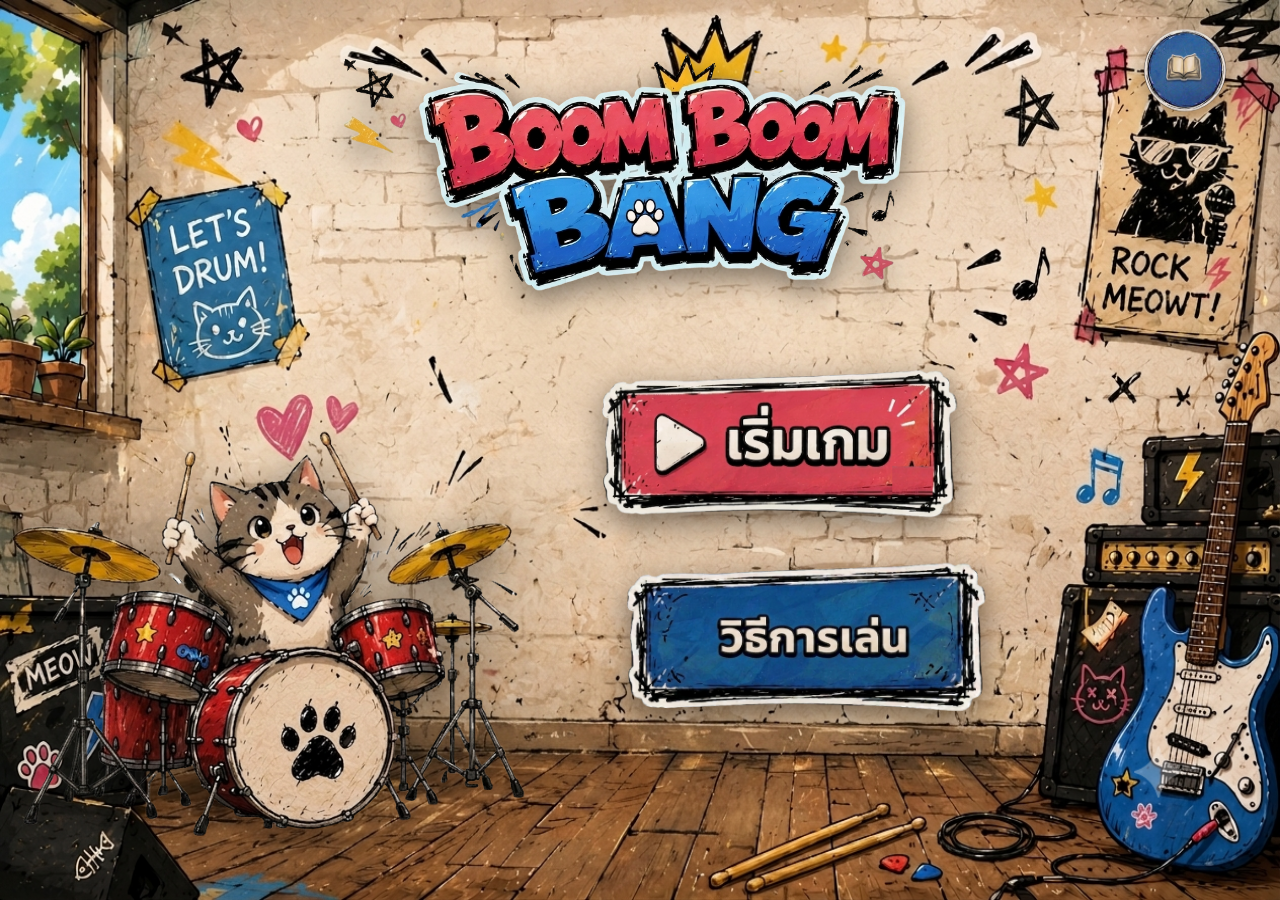
==== commit 0178271a: "fix: bust css cache to ensure button layout changes apply" ====
--- a/index.html
+++ b/index.html
@@ -17,7 +17,7 @@
     <link rel="preconnect" href="https://fonts.gstatic.com" crossorigin>
     <link href="https://fonts.googleapis.com/css2?family=Fredoka:wght@400..700&family=Itim&family=Orbitron:wght@700&display=swap"
         rel="stylesheet">
-    <link rel="stylesheet" href="style.css?v=12">
+    <link rel="stylesheet" href="style.css?v=13">
     <link rel="icon" href="data:,">
 
     <!-- MediaPipe Libraries สำหรับระบบตรวจจับและวาดโครงมือ -->
--- a/style.css
+++ b/style.css
@@ -29,6 +29,13 @@
     overflow: hidden;
     height: 100%;
     width: 100%;
+}
+
+/* ล็อคเฉพาะหน้าเกมไม่ให้เลื่อน ป้องกันการลากพลาดตอนตีกลอง */
+#game-screen,
+#start-screen,
+#category-screen {
+    touch-action: none;
 }
 
 body {
@@ -603,8 +610,7 @@
     background-color: var(--primary-green);
 }
 
-input:checked+.toggle-slider:before {
-}
+input:checked+.toggle-slider:before {}
 
 /* Scoreboard */
 .scoreboard-container {
@@ -713,7 +719,7 @@
     width: 100%;
     height: auto;
     display: block;
-    filter: drop-shadow(0 5px 10px rgba(0,0,0,0.3));
+    filter: drop-shadow(0 5px 10px rgba(0, 0, 0, 0.3));
 }
 
 .btn-category-back:hover {
@@ -751,7 +757,7 @@
     width: 100%;
     height: auto;
     display: block;
-    filter: drop-shadow(0 15px 25px rgba(0,0,0,0.5));
+    filter: drop-shadow(0 15px 25px rgba(0, 0, 0, 0.5));
 }
 
 .category-title-img {
@@ -761,13 +767,20 @@
     width: 40vw;
     max-width: 700px;
     z-index: 5;
-    filter: drop-shadow(0 10px 15px rgba(0,0,0,0.4));
+    filter: drop-shadow(0 10px 15px rgba(0, 0, 0, 0.4));
     animation: floatingTitle 3s ease-in-out infinite;
 }
 
 @keyframes floatingTitle {
-    0%, 100% { transform: translateY(0) rotate(-2deg); }
-    50% { transform: translateY(-5px) rotate(-1deg); }
+
+    0%,
+    100% {
+        transform: translateY(0) rotate(-2deg);
+    }
+
+    50% {
+        transform: translateY(-5px) rotate(-1deg);
+    }
 }
 
 .category-img-btn:hover {
@@ -865,7 +878,8 @@
     top: 0;
     bottom: 0;
     height: 100%;
-    transition: width 0.08s ease-out; /* ลดเวลา transition เพื่อให้หลอดเลือดกระตุกไปมาเวลายื้อกัน */
+    transition: width 0.08s ease-out;
+    /* ลดเวลา transition เพื่อให้หลอดเลือดกระตุกไปมาเวลายื้อกัน */
 }
 
 .p1-portion {
@@ -1213,12 +1227,16 @@
 .game-half {
     flex: 1;
     height: 100%;
+    min-height: 0;
+    /* บังคับไม่ให้กล่องทะลุจอ เพื่อให้ scrollbar ภายในทำงานได้ */
     display: flex;
     flex-direction: column;
     justify-content: center;
     align-items: center;
     position: relative;
 }
+
+
 
 /* ผู้แพ้: รอก่อนนะ... (กระจกลอยทับเข้ม) */
 .p1-q-half,
@@ -1255,14 +1273,18 @@
 .winner-active-box {
     width: 100%;
     height: 100%;
+    min-height: 0;
+    /* บังคับไม่ให้กล่องทะลุจอ เพื่อให้ scrollbar ภายในทำงานได้ */
     background: rgba(255, 255, 255, 0.9);
     backdrop-filter: blur(10px);
     -webkit-backdrop-filter: blur(10px);
-    display: flex;
-    flex-direction: column;
-    justify-content: space-between;
-    align-items: center;
+    display: block;
+    /* เปลี่ยนจาก flex เป็น block เพื่อแก้ปัญหาเลื่อนหน้าจอใน iOS */
     padding: 40px;
+    text-align: center;
+    overflow-y: scroll;
+    /* บังคับให้ไถลื่นในตัวมันเองได้ */
+    -webkit-overflow-scrolling: touch;
 }
 
 .question-header {
@@ -1352,6 +1374,7 @@
     z-index: 50;
     background-color: #eafaf1;
 }
+
 .option-btn.correct-choice::after {
     content: '✅';
     position: absolute;
@@ -1362,9 +1385,10 @@
     height: 40px;
     line-height: 40px;
     font-size: 2.5rem;
-    filter: drop-shadow(0 2px 4px rgba(0,0,0,0.3));
+    filter: drop-shadow(0 2px 4px rgba(0, 0, 0, 0.3));
     animation: popIn 0.3s cubic-bezier(0.175, 0.885, 0.32, 1.275);
 }
+
 .option-btn.wrong-choice {
     border: 6px solid #e74c3c;
     box-shadow: 0 0 20px #e74c3c;
@@ -1372,6 +1396,7 @@
     z-index: 50;
     background-color: #fdedec;
 }
+
 .option-btn.wrong-choice::after {
     content: '❌';
     position: absolute;
@@ -1382,14 +1407,22 @@
     height: 40px;
     line-height: 40px;
     font-size: 2.5rem;
-    filter: drop-shadow(0 2px 4px rgba(0,0,0,0.3));
+    filter: drop-shadow(0 2px 4px rgba(0, 0, 0, 0.3));
     animation: popIn 0.3s cubic-bezier(0.175, 0.885, 0.32, 1.275);
 }
 
 @keyframes popIn {
-    0% { transform: scale(0); }
-    80% { transform: scale(1.2); }
-    100% { transform: scale(1); }
+    0% {
+        transform: scale(0);
+    }
+
+    80% {
+        transform: scale(1.2);
+    }
+
+    100% {
+        transform: scale(1);
+    }
 }
 
 .no-image-spacer {
@@ -1504,7 +1537,7 @@
     padding: 20px 40px;
     border-radius: 30px;
     background-color: rgba(255, 255, 255, 0.95);
-    box-shadow: 0 10px 30px rgba(0,0,0,0.4);
+    box-shadow: 0 10px 30px rgba(0, 0, 0, 0.4);
     pointer-events: none;
     display: flex;
     flex-direction: column;
@@ -1612,16 +1645,19 @@
         opacity: 1;
         filter: brightness(1) drop-shadow(0 0 0px red);
     }
+
     15% {
         transform: scale(2) rotate(15deg);
         opacity: 1;
         filter: brightness(2) drop-shadow(0 0 50px red);
     }
+
     30% {
         transform: scale(1.5) rotate(-15deg);
         opacity: 1;
         filter: brightness(1.5) drop-shadow(0 0 80px orange);
     }
+
     100% {
         transform: scale(0) rotate(45deg);
         opacity: 0;
@@ -2157,7 +2193,8 @@
     top: -32px;
     object-fit: contain;
     z-index: 10;
-    transition: all 0.08s ease-out; /* ลดเวลา transition เพื่อให้รูปแมวกระตุกไปมาตอนชนกัน */
+    transition: all 0.08s ease-out;
+    /* ลดเวลา transition เพื่อให้รูปแมวกระตุกไปมาตอนชนกัน */
     filter: drop-shadow(0 6px 10px rgba(0, 0, 0, 0.4));
     background: transparent !important;
     border: none !important;
@@ -2538,11 +2575,19 @@
 }
 
 .winner-active-box {
-    justify-content: flex-start;
-    gap: 12px;
+    display: block;
+    text-align: center;
     padding: 15px 20px 20px;
-    overflow: auto;
+    overflow-y: scroll;
+    overscroll-behavior: contain;
+    /* ป้องกัน iOS ดึงจอ */
+    -webkit-overflow-scrolling: touch;
+    /* เพิ่มให้ iOS ปัดขึ้นลงได้ลื่นไหล */
     background: linear-gradient(180deg, rgba(255, 255, 255, 0.96), rgba(244, 247, 255, 0.94));
+}
+
+.winner-active-box>* {
+    margin-bottom: 12px;
 }
 
 .question-meta-strip {
@@ -2817,17 +2862,15 @@
     height: 38px;
     transform: translate(-50%, -50%);
     border-radius: 50%;
-    background: conic-gradient(
-        #fff var(--progress, 0%), 
-        transparent 0
-    );
+    background: conic-gradient(#fff var(--progress, 0%),
+            transparent 0);
     -webkit-mask: radial-gradient(transparent 58%, black 60%);
     mask: radial-gradient(transparent 58%, black 60%);
     opacity: 0;
     transition: opacity 0.2s;
     pointer-events: none;
     z-index: 11;
-    filter: drop-shadow(0 0 8px rgba(255,255,255,0.8));
+    filter: drop-shadow(0 0 8px rgba(255, 255, 255, 0.8));
 }
 
 .jigsaw-square.hovering::before,
@@ -3036,53 +3079,66 @@
 
 .home-logo {
     position: absolute;
-    top: 2%;
+    top: 5%;
     left: 50%;
     transform: translateX(-50%);
-    width: 75%;
-    max-width: 1400px;
-    filter: drop-shadow(0 10px 15px rgba(0,0,0,0.5));
+    width: 62%;
+    max-width: 1100px;
+    filter: drop-shadow(0 10px 15px rgba(0, 0, 0, 0.5));
     z-index: 10;
 }
 
 @keyframes floatLogo {
-    0%, 100% { transform: translate(-50%, 0) rotate(-2deg); }
-    50% { transform: translate(-50%, -15px) rotate(2deg); }
+
+    0%,
+    100% {
+        transform: translate(-50%, 0) rotate(-1deg);
+    }
+
+    50% {
+        transform: translate(-50%, -10px) rotate(1deg);
+    }
 }
 
 .home-cat {
     position: absolute;
-    bottom: -1%;
-    left: 2%;
-    width: 52%;
-    max-width: 1000px;
-    filter: drop-shadow(0 10px 20px rgba(0,0,0,0.5));
+    bottom: 2%;
+    left: 1%;
+    width: 46%;
+    max-width: 820px;
+    filter: drop-shadow(0 10px 20px rgba(0, 0, 0, 0.5));
     transform-origin: bottom center;
     animation: drumCat 0.5s infinite alternate;
     z-index: 15;
 }
 
 @keyframes drumCat {
-    0% { transform: scaleY(1) rotate(-1deg); }
-    100% { transform: scaleY(0.96) rotate(1deg); }
+    0% {
+        transform: scaleY(1) rotate(-1deg);
+    }
+
+    100% {
+        transform: scaleY(0.96) rotate(1deg);
+    }
 }
 
 .home-buttons-wrapper {
     position: absolute;
-    top: 62%;
-    left: 62%;
+    top: 60%;
+    left: 63%;
     transform: translate(-50%, -50%);
-    width: 40vw;
-    max-width: 700px;
+    width: 32vw;
+    max-width: 480px;
     z-index: 20;
     display: flex;
     flex-direction: column;
     align-items: center;
-    gap: 0;
+    gap: 6px;
 }
 
 .home-btn-img-wrapper:nth-child(2) {
-    margin-top: -35%; /* Bring them very close together */
+    margin-top: 0;
+    width: 88%;
 }
 
 .home-btn-img-wrapper {
@@ -3111,13 +3167,8 @@
     width: 100%;
     height: auto;
     display: block;
-    filter: drop-shadow(0 10px 15px rgba(0,0,0,0.5));
+    filter: drop-shadow(0 10px 15px rgba(0, 0, 0, 0.5));
     transition: transform 0.2s cubic-bezier(0.175, 0.885, 0.32, 1.275);
-}
-
-.home-btn-img-wrapper:first-child .home-btn-img,
-.home-btn-img-wrapper:first-child .invisible-overlay-btn {
-    clip-path: inset(0 10% 15% 0);
 }
 
 .home-btn-img-wrapper:has(.invisible-overlay-btn:hover) .home-btn-img {
@@ -3128,12 +3179,20 @@
     transform: scale(0.95);
 }
 
-@media (min-width: 1600px) {
-}
+@media (min-width: 1600px) {}
 
 @media (max-width: 900px) {
     .home-buttons-wrapper {
-        width: 40vw;
+        width: 42vw;
+        gap: 14px;
+    }
+
+    .home-logo {
+        width: 72%;
+    }
+
+    .home-cat {
+        width: 50%;
     }
 }
 
@@ -3194,7 +3253,7 @@
     width: 100%;
     height: auto;
     display: block;
-    filter: drop-shadow(0 5px 10px rgba(0,0,0,0.3));
+    filter: drop-shadow(0 5px 10px rgba(0, 0, 0, 0.3));
 }
 
 .btn-settings-back:hover {
@@ -3228,7 +3287,7 @@
     width: 100%;
     height: auto;
     display: block;
-    filter: drop-shadow(0 5px 10px rgba(0,0,0,0.5));
+    filter: drop-shadow(0 5px 10px rgba(0, 0, 0, 0.5));
 }
 
 .btn-settings-nav:hover {
@@ -3248,23 +3307,85 @@
    and prevent vertical overlapping!
 */
 @media (min-aspect-ratio: 161/100) {
-    .home-logo { width: 120vh !important; }
-    .home-cat { width: 83.2vh !important; }
-    .home-buttons-wrapper { width: 64vh !important; }
-    
-    .category-title-img { width: 64vh !important; }
-    .category-buttons-row { width: 128vh !important; }
-    .btn-category-back { width: 16vh !important; }
-    
-    /* On 16:10, margin was 0 -2.5vw. Convert to vh: -2.5 * 1.6 = -4vh */
-    .category-img-btn { margin: 0 -4vh !important; }
-}
+    .home-logo {
+        width: 92vh !important;
+    }
+
+    .home-cat {
+        width: 70vh !important;
+    }
+
+    .home-buttons-wrapper {
+        width: 50vh !important;
+        gap: 16px !important;
+    }
+
+    .category-title-img {
+        width: 64vh !important;
+    }
+
+    .category-buttons-row {
+        width: 128vh !important;
+    }
+
+    .btn-category-back {
+        width: 16vh !important;
+    }
+
+    .category-img-btn {
+        margin: 0 -4vh !important;
+    }
+}
+
+@media (max-height: 500px) and (orientation: landscape) {
+    .home-logo {
+        width: 110vh !important;
+    }
+
+    .home-cat {
+        width: 82vh !important;
+    }
+
+    .home-buttons-wrapper {
+        width: 64vh !important;
+        gap: 12px !important;
+    }
+
+    .category-title-img {
+        width: 90vh !important;
+        top: 5% !important;
+    }
+
+    .category-buttons-row {
+        width: 170vh !important;
+        bottom: 20% !important;
+    }
+
+    .btn-category-back {
+        width: 22vh !important;
+        bottom: 5% !important;
+    }
+
+    .category-img-btn {
+        margin: 0 -6vh !important;
+    }
+}
+
 /* Bongo Hit Animation */
 @keyframes bongo-hit {
-    0% { transform: scale(1) translateY(0); }
-    50% { transform: scale(0.95) translateY(10px); }
-    100% { transform: scale(1) translateY(0); }
-}
+    0% {
+        transform: scale(1) translateY(0);
+    }
+
+    50% {
+        transform: scale(0.95) translateY(10px);
+    }
+
+    100% {
+        transform: scale(1) translateY(0);
+    }
+}
+
 .bongo-hit-anim {
     animation: bongo-hit 0.1s ease-out;
 }
@@ -3286,10 +3407,12 @@
     display: flex;
     justify-content: center;
     align-items: center;
-    z-index: 9999; /* Ensure it is on top of everything */
+    z-index: 9999;
+    /* Ensure it is on top of everything */
     opacity: 0;
     pointer-events: none;
-    transition: opacity 0.1s ease; /* ขึ้นทันที (เร็วขึ้นมาก) */
+    transition: opacity 0.1s ease;
+    /* ขึ้นทันที (เร็วขึ้นมาก) */
 }
 
 #level-transition-screen.active {
@@ -3310,7 +3433,7 @@
     max-width: 100%;
     max-height: 100%;
     object-fit: contain;
-    filter: drop-shadow(0 15px 25px rgba(0,0,0,0.5));
+    filter: drop-shadow(0 15px 25px rgba(0, 0, 0, 0.5));
     transform: scale(0);
 }
 
@@ -3319,12 +3442,33 @@
 }
 
 @keyframes levelBounce {
-    0% { transform: scale(0) rotate(-15deg); opacity: 0; }
-    20% { transform: scale(1.1) rotate(5deg); opacity: 1; }
-    40% { transform: scale(0.95) rotate(-3deg); }
-    60% { transform: scale(1.02) rotate(2deg); }
-    80% { transform: scale(1) rotate(0deg); opacity: 1; }
-    100% { transform: scale(1) rotate(0deg); opacity: 1; }
+    0% {
+        transform: scale(0) rotate(-15deg);
+        opacity: 0;
+    }
+
+    20% {
+        transform: scale(1.1) rotate(5deg);
+        opacity: 1;
+    }
+
+    40% {
+        transform: scale(0.95) rotate(-3deg);
+    }
+
+    60% {
+        transform: scale(1.02) rotate(2deg);
+    }
+
+    80% {
+        transform: scale(1) rotate(0deg);
+        opacity: 1;
+    }
+
+    100% {
+        transform: scale(1) rotate(0deg);
+        opacity: 1;
+    }
 }
 
 /* ==========================================
@@ -3349,7 +3493,7 @@
     width: 100%;
     height: auto;
     display: block;
-    filter: drop-shadow(0 5px 10px rgba(0,0,0,0.3));
+    filter: drop-shadow(0 5px 10px rgba(0, 0, 0, 0.3));
 }
 
 .hw-corner-btn:hover {
@@ -3399,7 +3543,7 @@
     width: 100%;
     height: auto;
     display: block;
-    filter: drop-shadow(0 5px 10px rgba(0,0,0,0.5));
+    filter: drop-shadow(0 5px 10px rgba(0, 0, 0, 0.5));
 }
 
 .btn-credits-back:hover {
@@ -3409,3 +3553,43 @@
 .btn-credits-back:active {
     transform: translateX(-50%) scale(0.95);
 }
+
+/* ==========================================
+   Mobile native page scrolling for Question Screen
+   ========================================== */
+@media (max-width: 1024px),
+(pointer: coarse) {
+
+    /* ยกเลิกการล็อค touch-action และ position: fixed ของ body เมื่ออยู่ในหน้าคำถาม */
+    body.allow-scroll {
+        touch-action: auto !important;
+        position: relative !important;
+    }
+
+    /* วิธีที่ชัวร์ที่สุดบน iOS: ให้ตัว container ของ question-screen มันเลื่อนได้เองเลย */
+    #question-screen {
+        overflow-y: scroll !important;
+        -webkit-overflow-scrolling: touch !important;
+        align-items: flex-start !important;
+        /* ป้องกันบัค Flexbox ซ่อนเนื้อหาด้านบน */
+        /* ไม่ต้องแก้ position, ปล่อยให้เป็น absolute 100% ตาม .screen */
+        display: flex !important;
+    }
+
+    #question-screen .game-half {
+        height: auto !important;
+        min-height: 100% !important;
+        justify-content: flex-start !important;
+        padding-top: 5vh !important;
+        padding-bottom: 10vh !important;
+    }
+
+    .winner-active-box {
+        height: auto !important;
+        overflow: visible !important;
+    }
+
+    #question-divider {
+        position: fixed !important;
+    }
+}
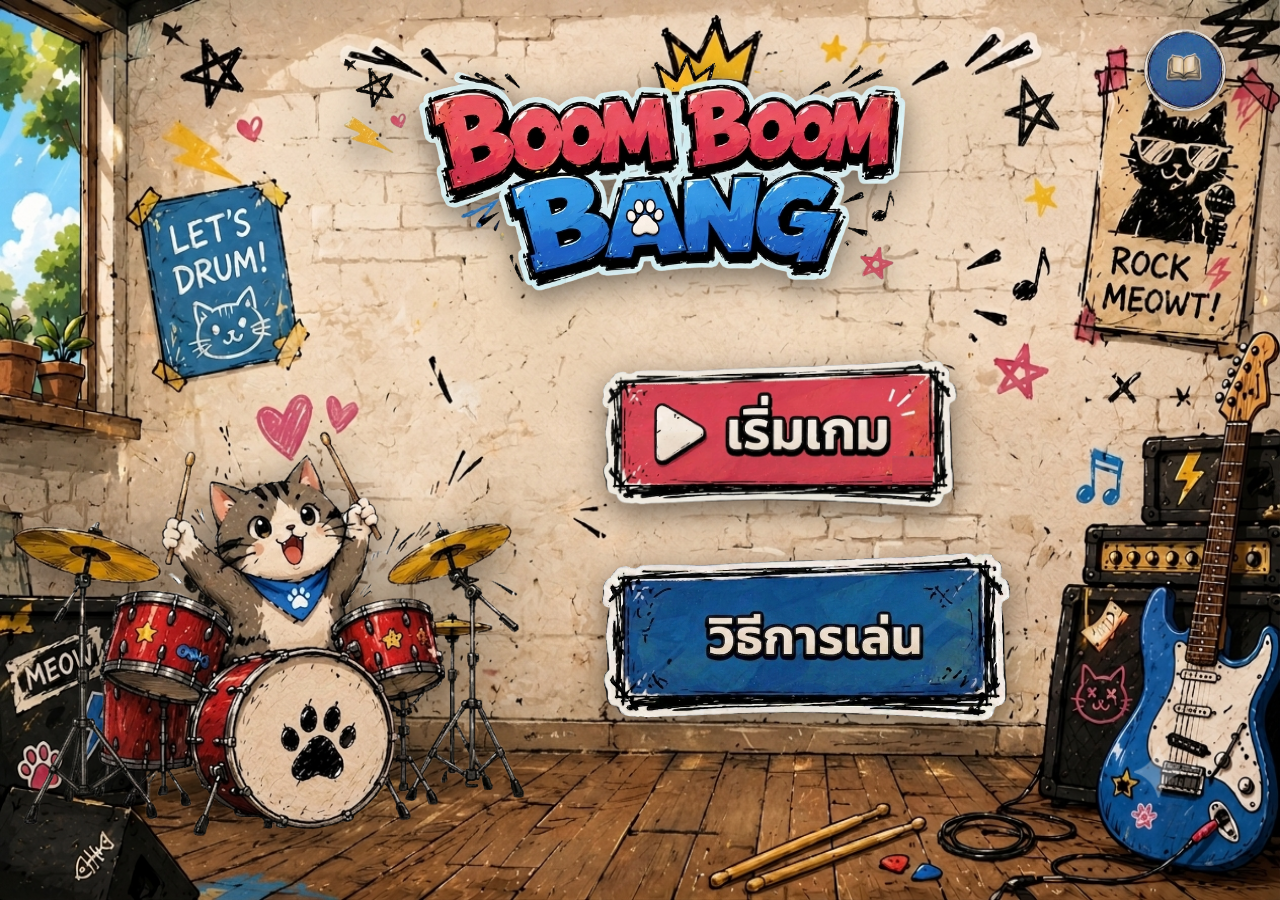
==== commit 5833de91: "style: equalize size of start and how to play buttons" ====
--- a/index.html
+++ b/index.html
@@ -17,7 +17,7 @@
     <link rel="preconnect" href="https://fonts.gstatic.com" crossorigin>
     <link href="https://fonts.googleapis.com/css2?family=Fredoka:wght@400..700&family=Itim&family=Orbitron:wght@700&display=swap"
         rel="stylesheet">
-    <link rel="stylesheet" href="style.css?v=13">
+    <link rel="stylesheet" href="style.css?v=14">
     <link rel="icon" href="data:,">
 
     <!-- MediaPipe Libraries สำหรับระบบตรวจจับและวาดโครงมือ -->
--- a/style.css
+++ b/style.css
@@ -3138,7 +3138,7 @@
 
 .home-btn-img-wrapper:nth-child(2) {
     margin-top: 0;
-    width: 88%;
+    width: 100%;
 }
 
 .home-btn-img-wrapper {
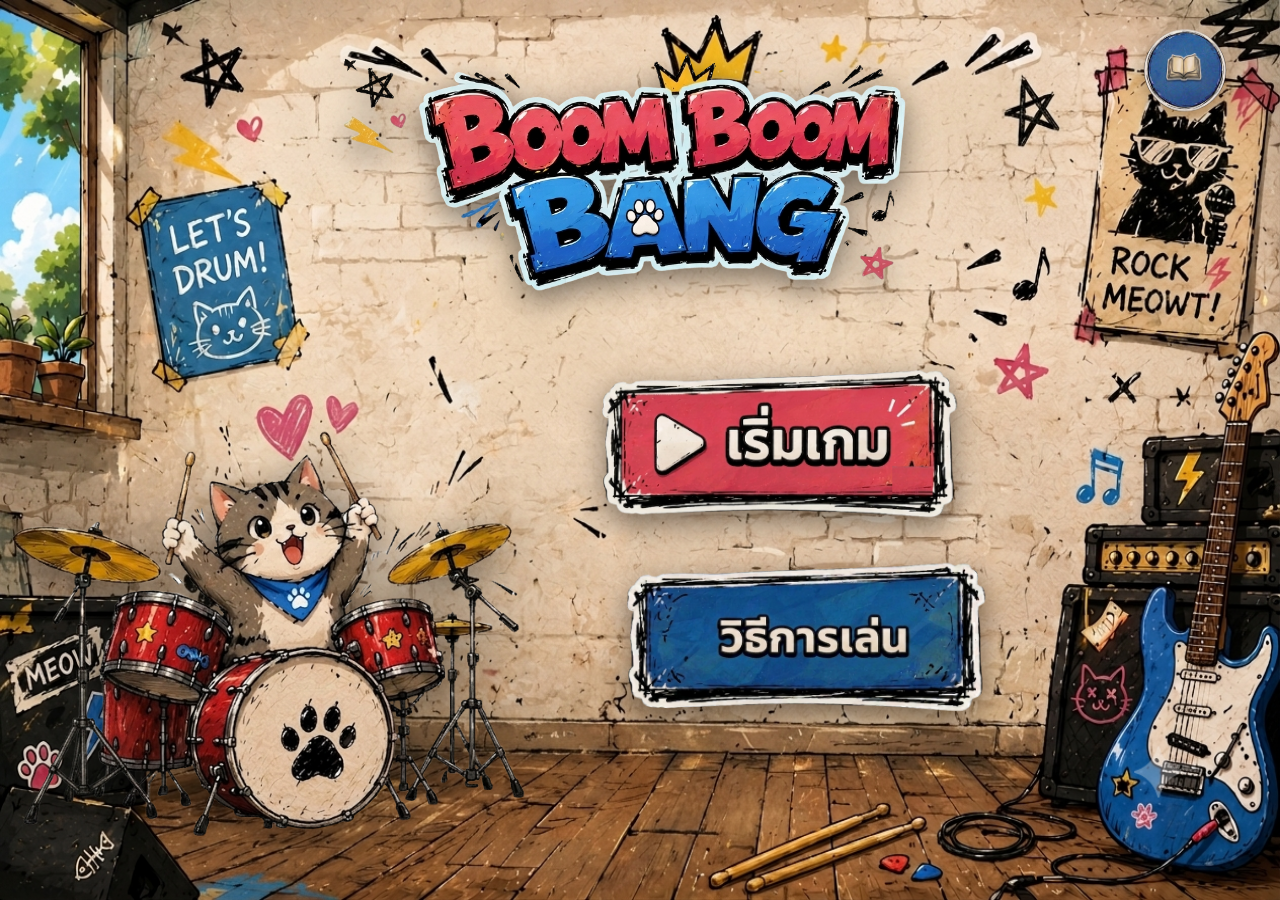
==== commit e6d97e4e: "style: revert how to play button size to 88% for proportional match" ====
--- a/index.html
+++ b/index.html
@@ -17,7 +17,7 @@
     <link rel="preconnect" href="https://fonts.gstatic.com" crossorigin>
     <link href="https://fonts.googleapis.com/css2?family=Fredoka:wght@400..700&family=Itim&family=Orbitron:wght@700&display=swap"
         rel="stylesheet">
-    <link rel="stylesheet" href="style.css?v=14">
+    <link rel="stylesheet" href="style.css?v=15">
     <link rel="icon" href="data:,">
 
     <!-- MediaPipe Libraries สำหรับระบบตรวจจับและวาดโครงมือ -->
--- a/style.css
+++ b/style.css
@@ -3138,7 +3138,7 @@
 
 .home-btn-img-wrapper:nth-child(2) {
     margin-top: 0;
-    width: 100%;
+    width: 88%;
 }
 
 .home-btn-img-wrapper {
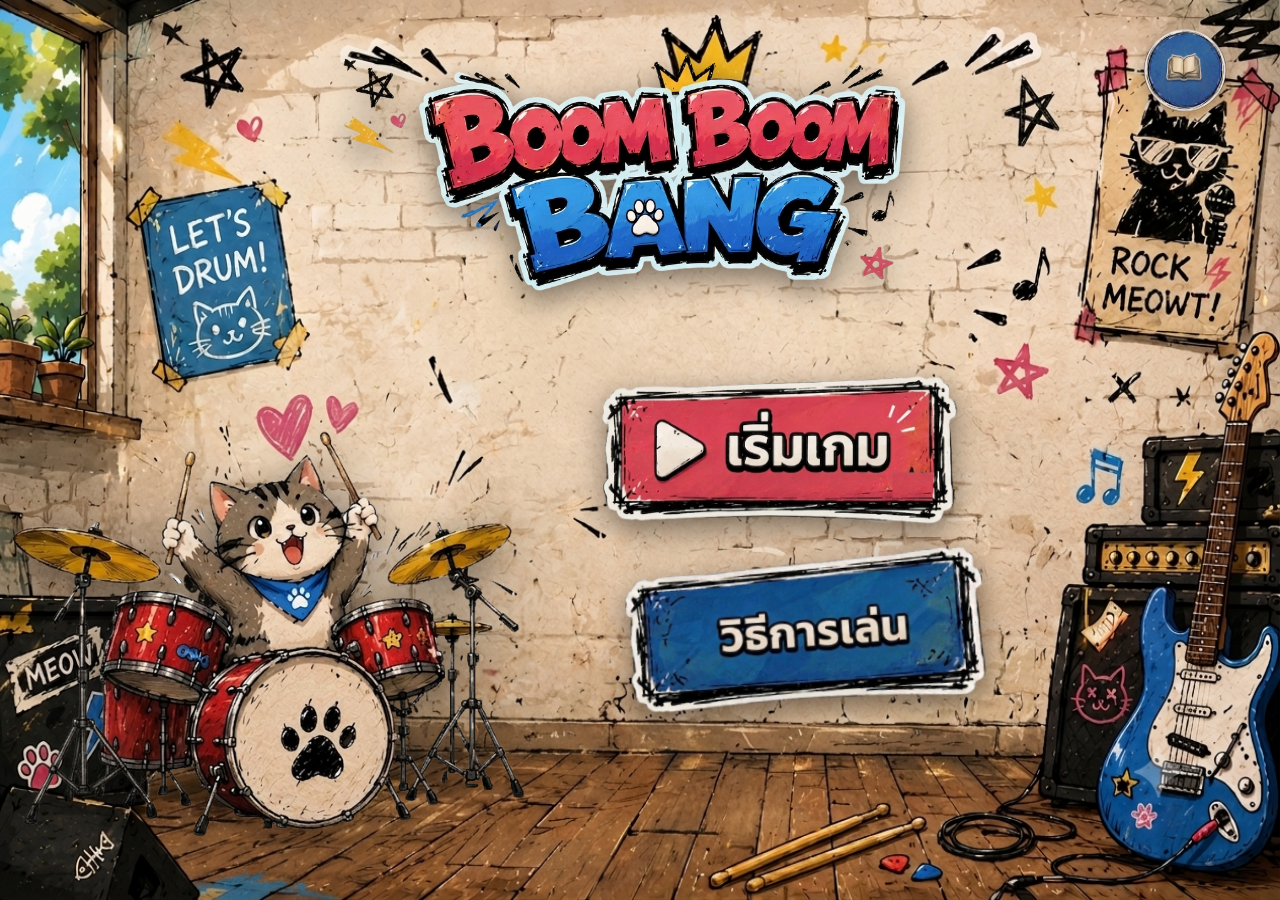
==== commit 3c30b791: "style: rotate how to play button to match start button angle and move closer" ====
--- a/index.html
+++ b/index.html
@@ -17,7 +17,7 @@
     <link rel="preconnect" href="https://fonts.gstatic.com" crossorigin>
     <link href="https://fonts.googleapis.com/css2?family=Fredoka:wght@400..700&family=Itim&family=Orbitron:wght@700&display=swap"
         rel="stylesheet">
-    <link rel="stylesheet" href="style.css?v=15">
+    <link rel="stylesheet" href="style.css?v=16">
     <link rel="icon" href="data:,">
 
     <!-- MediaPipe Libraries สำหรับระบบตรวจจับและวาดโครงมือ -->
--- a/style.css
+++ b/style.css
@@ -3137,8 +3137,9 @@
 }
 
 .home-btn-img-wrapper:nth-child(2) {
-    margin-top: 0;
+    margin-top: -12px;
     width: 88%;
+    transform: rotate(-4deg);
 }
 
 .home-btn-img-wrapper {
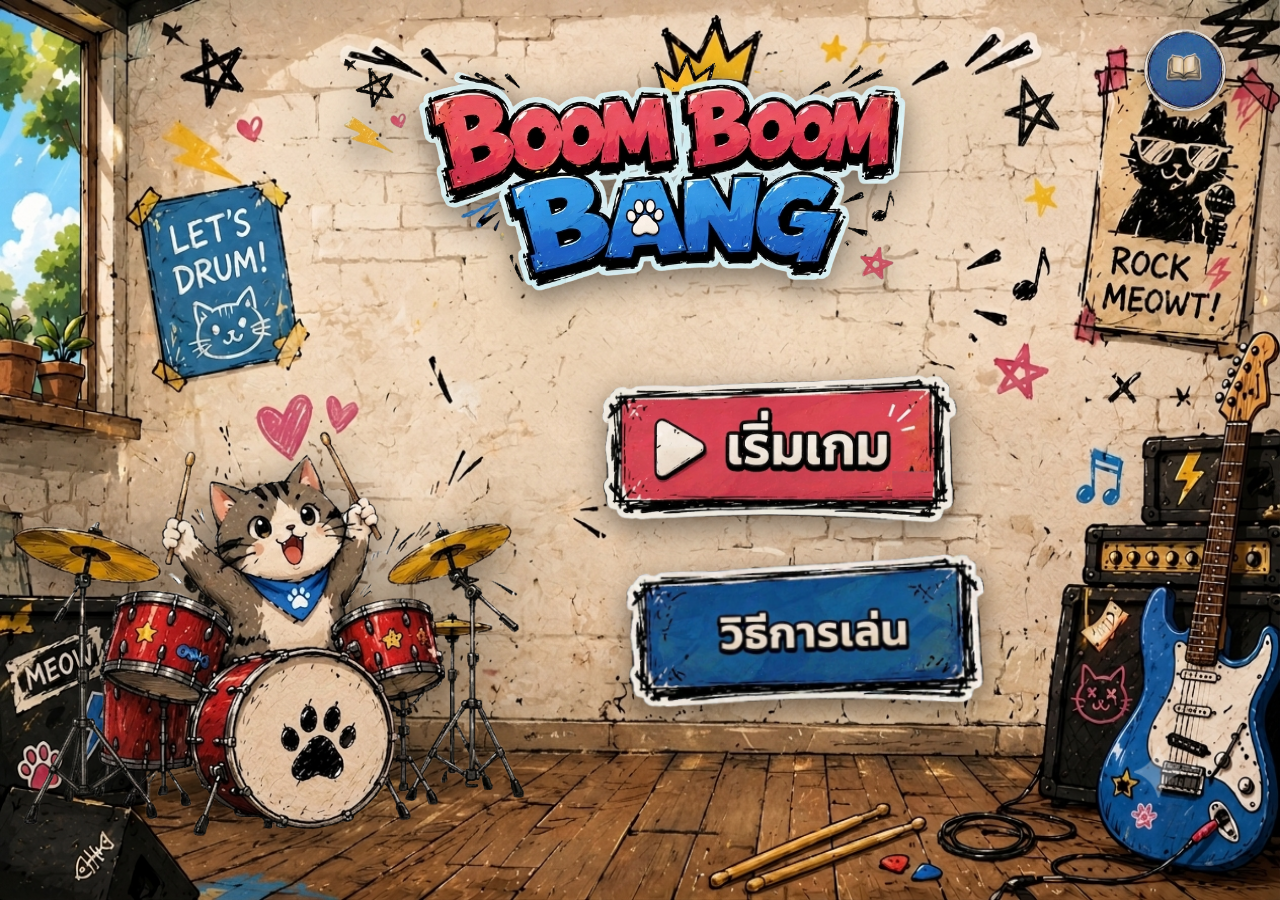
==== commit a66c3a78: "style: reduce rotation of how to play button to match start button properly" ====
--- a/index.html
+++ b/index.html
@@ -17,7 +17,7 @@
     <link rel="preconnect" href="https://fonts.gstatic.com" crossorigin>
     <link href="https://fonts.googleapis.com/css2?family=Fredoka:wght@400..700&family=Itim&family=Orbitron:wght@700&display=swap"
         rel="stylesheet">
-    <link rel="stylesheet" href="style.css?v=16">
+    <link rel="stylesheet" href="style.css?v=17">
     <link rel="icon" href="data:,">
 
     <!-- MediaPipe Libraries สำหรับระบบตรวจจับและวาดโครงมือ -->
--- a/style.css
+++ b/style.css
@@ -3137,9 +3137,9 @@
 }
 
 .home-btn-img-wrapper:nth-child(2) {
-    margin-top: -12px;
+    margin-top: -10px;
     width: 88%;
-    transform: rotate(-4deg);
+    transform: rotate(-1.5deg);
 }
 
 .home-btn-img-wrapper {
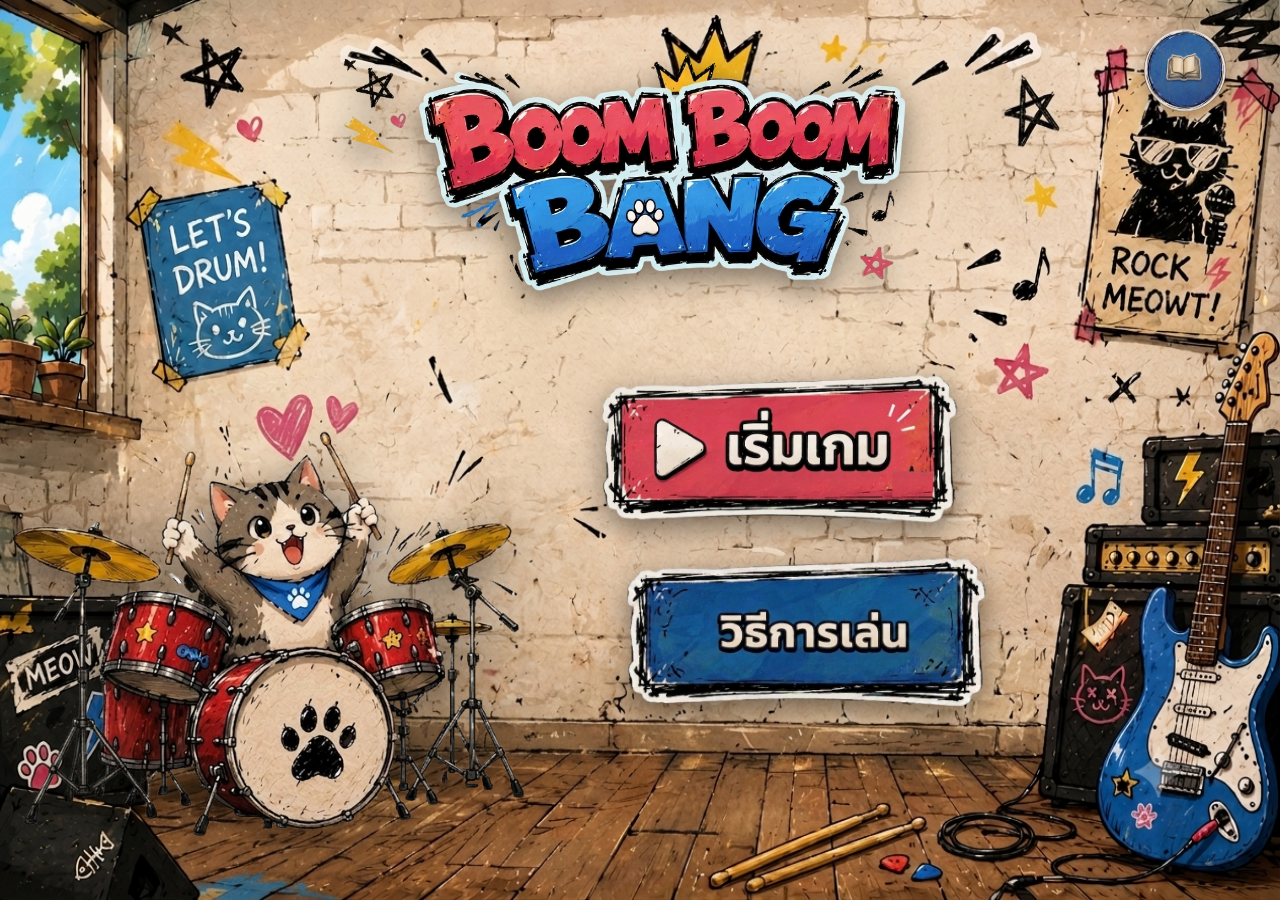
==== commit 4100fc37: "style: remove manual rotation from how to play button so it sits perfectly straight" ====
--- a/index.html
+++ b/index.html
@@ -17,7 +17,7 @@
     <link rel="preconnect" href="https://fonts.gstatic.com" crossorigin>
     <link href="https://fonts.googleapis.com/css2?family=Fredoka:wght@400..700&family=Itim&family=Orbitron:wght@700&display=swap"
         rel="stylesheet">
-    <link rel="stylesheet" href="style.css?v=17">
+    <link rel="stylesheet" href="style.css?v=18">
     <link rel="icon" href="data:,">
 
     <!-- MediaPipe Libraries สำหรับระบบตรวจจับและวาดโครงมือ -->
--- a/style.css
+++ b/style.css
@@ -3139,7 +3139,6 @@
 .home-btn-img-wrapper:nth-child(2) {
     margin-top: -10px;
     width: 88%;
-    transform: rotate(-1.5deg);
 }
 
 .home-btn-img-wrapper {
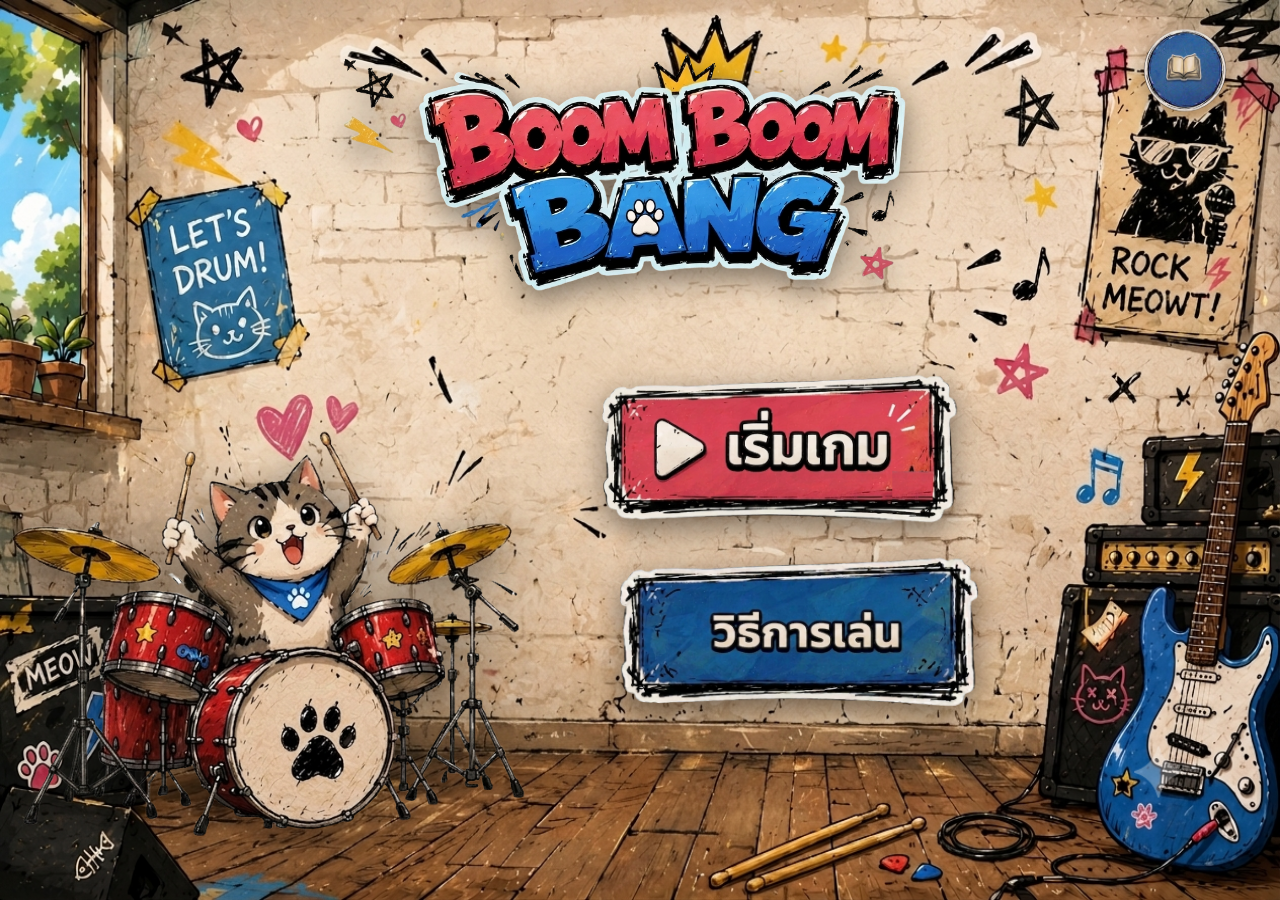
==== commit 5c8b3154: "style: move how to play button slightly left to align with start button" ====
--- a/index.html
+++ b/index.html
@@ -17,7 +17,7 @@
     <link rel="preconnect" href="https://fonts.gstatic.com" crossorigin>
     <link href="https://fonts.googleapis.com/css2?family=Fredoka:wght@400..700&family=Itim&family=Orbitron:wght@700&display=swap"
         rel="stylesheet">
-    <link rel="stylesheet" href="style.css?v=18">
+    <link rel="stylesheet" href="style.css?v=19">
     <link rel="icon" href="data:,">
 
     <!-- MediaPipe Libraries สำหรับระบบตรวจจับและวาดโครงมือ -->
--- a/style.css
+++ b/style.css
@@ -3139,6 +3139,7 @@
 .home-btn-img-wrapper:nth-child(2) {
     margin-top: -10px;
     width: 88%;
+    transform: translateX(-2%);
 }
 
 .home-btn-img-wrapper {
